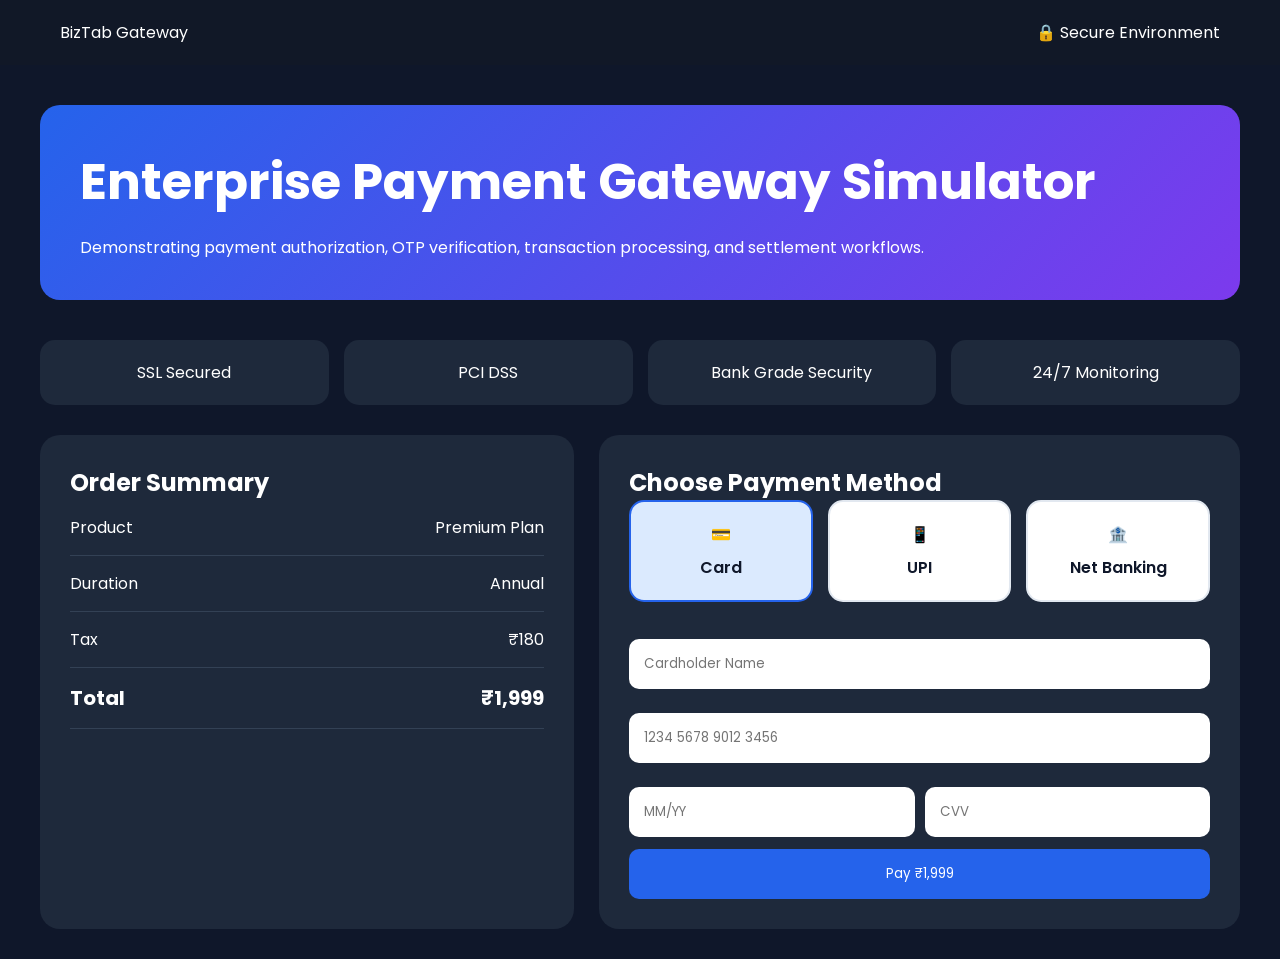
==== index.html @ c384b8f8 "Initial BizTab assignment submission" ====
<!DOCTYPE html>
<html lang="en">

<head>

<meta charset="UTF-8">
<meta name="viewport" content="width=device-width, initial-scale=1.0">

<title>BizTab Payment Gateway</title>

<link href="https://fonts.googleapis.com/css2?family=Poppins:wght@300;400;500;600;700&display=swap" rel="stylesheet">

<link rel="stylesheet" href="style.css">

</head>

<body>

<nav class="navbar">

<div class="logo">
BizTab Gateway
</div>

<div class="secure">
🔒 Secure Environment
</div>

</nav>

<section class="hero">

<h1>
Enterprise Payment Gateway Simulator
</h1>

<p>
Demonstrating payment authorization,
OTP verification,
transaction processing,
and settlement workflows.
</p>

</section>

<section class="security">

<div class="badge">SSL Secured</div>
<div class="badge">PCI DSS</div>
<div class="badge">Bank Grade Security</div>
<div class="badge">24/7 Monitoring</div>

</section>

<div class="dashboard">

<div class="order-card">

<h2>Order Summary</h2>

<div class="row">
<span>Product</span>
<span>Premium Plan</span>
</div>

<div class="row">
<span>Duration</span>
<span>Annual</span>
</div>

<div class="row">
<span>Tax</span>
<span>₹180</span>
</div>

<div class="row total">
<span>Total</span>
<span>₹1,999</span>
</div>

</div>

<div class="payment-card">

<h2>Choose Payment Method</h2>

<div class="method-grid">

<div class="method-box active"
onclick="showMethod('card',this)">

💳

<span>Card</span>

</div>

<div class="method-box"
onclick="showMethod('upi',this)">

📱

<span>UPI</span>

</div>

<div class="method-box"
onclick="showMethod('bank',this)">

🏦

<span>Net Banking</span>

</div>

</div>

<!-- CARD -->

<div id="cardSection">

<input
type="text"
id="cardName"
placeholder="Cardholder Name">

<input
type="text"
id="cardNumber"
placeholder="1234 5678 9012 3456"
maxlength="19"
oninput="formatCard(this)">

<div class="two-col">

<input
type="text"
id="expiry"
placeholder="MM/YY"
maxlength="5"
oninput="formatExpiry(this)">

<input
type="password"
id="cvv"
placeholder="CVV"
maxlength="3"
oninput="formatCVV(this)">

</div>

</div>

<!-- UPI -->

<div id="upiSection" style="display:none;">

<input
type="text"
id="upiId"
placeholder="example@upi">

<div class="upi-box">

🟢 Google Pay

</div>

<div class="upi-box">

🟣 PhonePe

</div>

<div class="upi-box">

🔵 Paytm

</div>

</div>

<!-- BANK -->

<div id="bankSection" style="display:none;">

<select id="bankName">

<option value="">
Select Bank
</option>

<option>
State Bank of India
</option>

<option>
HDFC Bank
</option>

<option>
ICICI Bank
</option>

<option>
Axis Bank
</option>

</select>

<input
type="text"
id="accountNumber"
placeholder="Account Number">

</div>

<button onclick="startPayment()">

Pay ₹1,999

</button>

<div id="paymentMessage"></div>

</div>

</div>

<!-- OTP MODAL -->

<div id="otpModal" class="modal">

  <div class="otp-modal-box">

    <div class="otp-icon">
      🔐
    </div>

    <h2>OTP Verification</h2>

    <p class="otp-subtitle">

      We've sent a secure verification code
      to your registered mobile number

      <br><br>

      <strong>+91 •••• ••9876</strong>

    </p>

    <div class="otp-grid">

      <input maxlength="1" id="o1"
      oninput="nextOTP(this,'o2')">

      <input maxlength="1" id="o2"
      oninput="nextOTP(this,'o3')">

      <input maxlength="1" id="o3"
      oninput="nextOTP(this,'o4')">

      <input maxlength="1" id="o4">

    </div>

    <div class="otp-info">

      Demo OTP :
      <strong>1234</strong>

    </div>

    <button
    class="verify-btn"
    onclick="verifyOTP()">

      Verify Payment

    </button>

    <p class="resend">

      Didn't receive OTP?

      <span>Resend</span>

    </p>

  </div>

</div>

<div id="successModal" class="success-modal">

  <div class="success-box">

    <div class="success-icon">
      ✓
    </div>

    <h2>Payment Successful</h2>

    <p>
      Your transaction has been completed successfully.
    </p>

    <div class="receipt">

      <div class="receipt-row">
        <span>Transaction ID</span>
        <span id="txnId"></span>
      </div>

      <div class="receipt-row">
        <span>Amount</span>
        <span>₹1,999</span>
      </div>

      <div class="receipt-row">
        <span>Status</span>
        <span class="success-status">
          Successful
        </span>
      </div>

    </div>

    <button onclick="closeSuccess()">
      Done
    </button>

  </div>

</div>

<div id="failedModal" class="success-modal">

  <div class="success-box">

    <div
    class="success-icon"
    style="
    background:#ef4444;
    ">

      ✕

    </div>

    <h2>Payment Failed</h2>

    <p id="failureReason">

    </p>

    <button onclick="closeFailed()">

      Try Again

    </button>

  </div>

</div>
<script src="script.js"></script>

</body>
</html>
---- style.css ----
*{
margin:0;
padding:0;
box-sizing:border-box;
font-family:'Poppins',sans-serif;
}

body{
background:#0f172a;
min-height:100vh;
color:white;
}

/* LOGIN */

.login-page{
  min-height:100vh;

  display:flex;
  justify-content:center;
  align-items:center;

  background:
  linear-gradient(
    rgba(10,20,40,.75),
    rgba(10,20,40,.75)
  ),
  url("YOUR-IMAGE-URL");

  background-size:cover;
  background-position:center;
  background-repeat:no-repeat;

  padding:40px;
}

.login-left{
  width:60%;
  padding:60px;
}

.content h1{
font-size:60px;
margin:20px 0;
}

.tag{
background:#2563eb;
padding:10px 20px;
border-radius:30px;
}

.login-right{
  width:40%;

  display:flex;
  justify-content:center;
  align-items:center;
}

.login-box{

  width:460px;

  padding:50px;

  border-radius:28px;

  background:
  rgba(255,255,255,.08);

  backdrop-filter:blur(18px);

  border:
  1px solid rgba(255,255,255,.15);

  box-shadow:
  0 25px 60px rgba(0,0,0,.35);
}

.login-box h2{
margin-bottom:20px;
text-align:center;
}

.login-box input{
width:100%;
padding:15px;
margin:10px 0;
border:none;
border-radius:10px;
}

.login-box button{

  width:100%;

  padding:16px;

  border:none;

  border-radius:14px;

  background:
  linear-gradient(
    135deg,
    #2563eb,
    #7c3aed
  );

  color:white;

  font-size:16px;

  font-weight:600;

  cursor:pointer;

  transition:.3s;
}

.login-box button:hover{

  transform:translateY(-3px);

  box-shadow:
  0 15px 30px rgba(37,99,235,.35);
}

.login-box input{

  width:100%;

  padding:16px;

  margin:12px 0;

  border-radius:14px;

  border:1px solid rgba(255,255,255,.15);

  background:
  rgba(255,255,255,.1);

  color:white;

  font-size:15px;
}

.login-box input::placeholder{

  color:#cbd5e1;
}

.content h1{

  font-size:72px;

  font-weight:700;

  line-height:1.1;

  color:white;

  margin:25px 0;
}

.content p{

  max-width:700px;

  font-size:20px;

  color:#dbeafe;

  line-height:1.8;
}

/* DASHBOARD */

.navbar{
display:flex;
justify-content:space-between;
padding:20px 60px;
background:#111827;
}

.hero{
max-width:1200px;
margin:40px auto;
padding:40px;
background:linear-gradient(135deg,#2563eb,#7c3aed);
border-radius:20px;
}

.hero h1{
font-size:50px;
margin-bottom:15px;
}

.security{
max-width:1200px;
margin:20px auto;
display:grid;
grid-template-columns:repeat(4,1fr);
gap:15px;
}

.badge{
background:#1e293b;
padding:20px;
border-radius:15px;
text-align:center;
}

.dashboard{
max-width:1200px;
margin:30px auto;
display:grid;
grid-template-columns:1fr 1.2fr;
gap:25px;
}

.order-card,
.payment-card{
background:#1e293b;
padding:30px;
border-radius:20px;
}

.row{
display:flex;
justify-content:space-between;
padding:15px 0;
border-bottom:1px solid #334155;
}

.total{
font-weight:bold;
font-size:20px;
}

.payment-card input{
width:100%;
padding:15px;
margin:12px 0;
border:none;
border-radius:10px;
}

.two-col{
display:grid;
grid-template-columns:1fr 1fr;
gap:10px;
}

.payment-card button{
width:100%;
padding:15px;
border:none;
border-radius:10px;
background:#2563eb;
color:white;
cursor:pointer;
}

/* OTP */

.modal{
display:none;
position:fixed;
inset:0;
background:rgba(0,0,0,.6);
justify-content:center;
align-items:center;
}

.modal-box{
background:white;
color:black;
padding:30px;
border-radius:20px;
text-align:center;
}

.otp-grid{
display:flex;
gap:10px;
justify-content:center;
margin:20px 0;
}

.otp-grid input{
width:55px;
height:55px;
text-align:center;
font-size:22px;
}

/* OTP MODAL */

.otp-modal-box{

  width:420px;

  background:white;

  border-radius:30px;

  padding:40px;

  text-align:center;

  animation:pop .4s ease;

  box-shadow:
  0 20px 50px rgba(0,0,0,.2);
}

.otp-icon{

  width:80px;
  height:80px;

  margin:auto;

  display:flex;
  justify-content:center;
  align-items:center;

  font-size:40px;

  border-radius:50%;

  background:
  linear-gradient(
    135deg,
    #2563eb,
    #7c3aed
  );

  color:white;

  margin-bottom:20px;
}

.otp-modal-box h2{

  color:#0f172a;

  margin-bottom:15px;
}

.otp-subtitle{

  color:#64748b;

  line-height:1.7;

  margin-bottom:25px;
}

/* OTP BOXES */

.otp-grid{

  display:flex;

  justify-content:center;

  gap:12px;

  margin-bottom:20px;
}

.otp-grid input{

  width:60px;

  height:60px;

  border:2px solid #e2e8f0;

  border-radius:15px;

  text-align:center;

  font-size:24px;

  font-weight:700;

  transition:.3s;
}

.otp-grid input:focus{

  outline:none;

  border-color:#2563eb;

  box-shadow:
  0 0 15px rgba(37,99,235,.3);
}

.otp-info{

  background:#eff6ff;

  color:#2563eb;

  padding:12px;

  border-radius:12px;

  margin-bottom:25px;

  font-size:14px;
}

/* BUTTON */

.verify-btn{

  width:100%;

  padding:16px;

  border:none;

  border-radius:15px;

  background:
  linear-gradient(
    135deg,
    #2563eb,
    #7c3aed
  );

  color:white;

  font-size:16px;

  font-weight:600;

  cursor:pointer;

  transition:.3s;
}

.verify-btn:hover{

  transform:
  translateY(-3px);

  box-shadow:
  0 15px 30px rgba(37,99,235,.3);
}

.resend{

  margin-top:20px;

  color:#64748b;

  font-size:14px;
}

.resend span{

  color:#2563eb;

  font-weight:600;

  cursor:pointer;
}

@keyframes pop{

  from{

    transform:scale(.8);

    opacity:0;
  }

  to{

    transform:scale(1);

    opacity:1;
  }
}

/* PAYMENT METHODS */

.method-grid{

display:flex;

gap:15px;

margin-bottom:25px;
}

.method-box{
  flex:1;
  padding:20px;
  background:#ffffff;
  color:#0f172a;
  border-radius:15px;
  cursor:pointer;
  text-align:center;
  font-weight:600;
  border:2px solid #e2e8f0;
  transition:.3s;
}

.method-box:hover{

border-color:#2563eb;
}

.method-box.active{

background:#dbeafe;

border-color:#2563eb;
}

.method-box span{

display:block;

margin-top:8px;
}

/* UPI */

.upi-box{

  padding:18px;

  margin-top:12px;

  background:#ffffff;

  color:#0f172a;

  border-radius:12px;

  font-weight:600;

  cursor:pointer;

  border:2px solid #e2e8f0;

  transition:.3s;
}

.upi-box:hover{

  border-color:#2563eb;

  background:#eff6ff;
}

/* BANK */

select{

width:100%;

padding:15px;

margin-bottom:15px;

border:none;

border-radius:10px;
}

#upiSection input,
#bankSection input,
#bankSection select{

  background:#ffffff;

  color:#0f172a;

  font-size:15px;

  border:2px solid #e2e8f0;
}

#upiSection input::placeholder,
#bankSection input::placeholder{

  color:#64748b;
}

.payment-card{

  background:#1e293b;

  color:white;
}

.payment-card h2{

  color:white;
}



.success-modal{

  display:none;

  position:fixed;

  inset:0;

  background:
  rgba(0,0,0,.7);

  justify-content:center;

  align-items:center;

  z-index:9999;
}

.success-box{

  width:450px;

  background:white;

  border-radius:25px;

  padding:40px;

  text-align:center;

  animation:pop .4s ease;
}

.success-icon{

  width:90px;

  height:90px;

  margin:auto;

  border-radius:50%;

  background:#22c55e;

  color:white;

  font-size:40px;

  display:flex;

  justify-content:center;

  align-items:center;

  margin-bottom:20px;
}

.success-box h2{

  color:#0f172a;

  margin-bottom:10px;
}

.success-box p{

  color:#64748b;

  margin-bottom:25px;
}

.receipt{

  background:#f1f5f9;

  border-radius:15px;

  padding:20px;

  margin-bottom:20px;

  border:1px solid #cbd5e1;
}

.receipt-row{

  display:flex;

  justify-content:space-between;

  align-items:center;

  padding:14px 0;

  border-bottom:1px solid #cbd5e1;

  color:#0f172a;

  font-size:15px;

  font-weight:500;
}

.receipt-row:last-child{

  border-bottom:none;
}

.success-box{

  background:#ffffff;

  color:#0f172a;

  box-shadow:
  0 25px 60px rgba(0,0,0,.25);
}

.success-box button{

  width:100%;

  padding:15px;

  border:none;

  border-radius:12px;

  background:
  linear-gradient(
    135deg,
    #2563eb,
    #7c3aed
  );

  color:white;

  font-size:16px;

  cursor:pointer;
}

.receipt-row span:first-child{

  color:#475569;

  font-weight:600;
}

.receipt-row span:last-child{

  color:#0f172a;

  font-weight:700;
}

#txnId{

  color:#2563eb;

  font-weight:700;
}
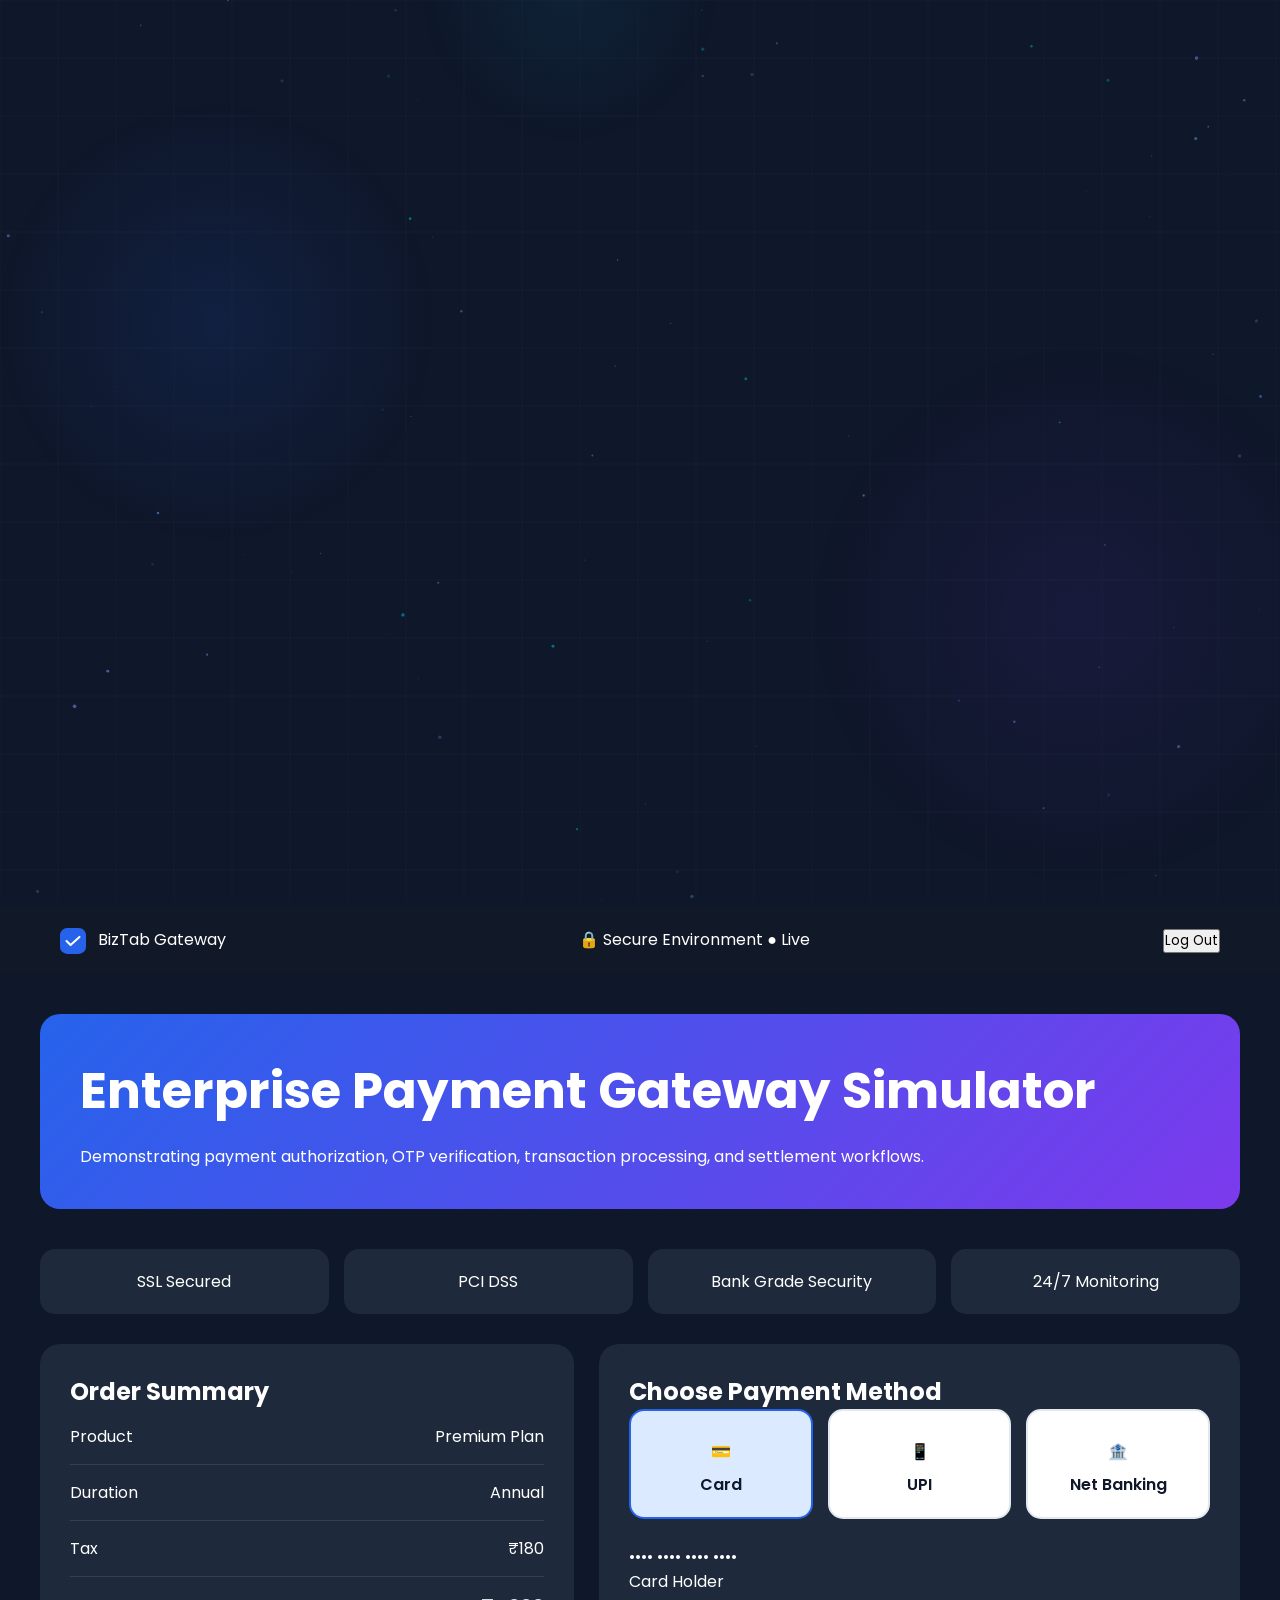
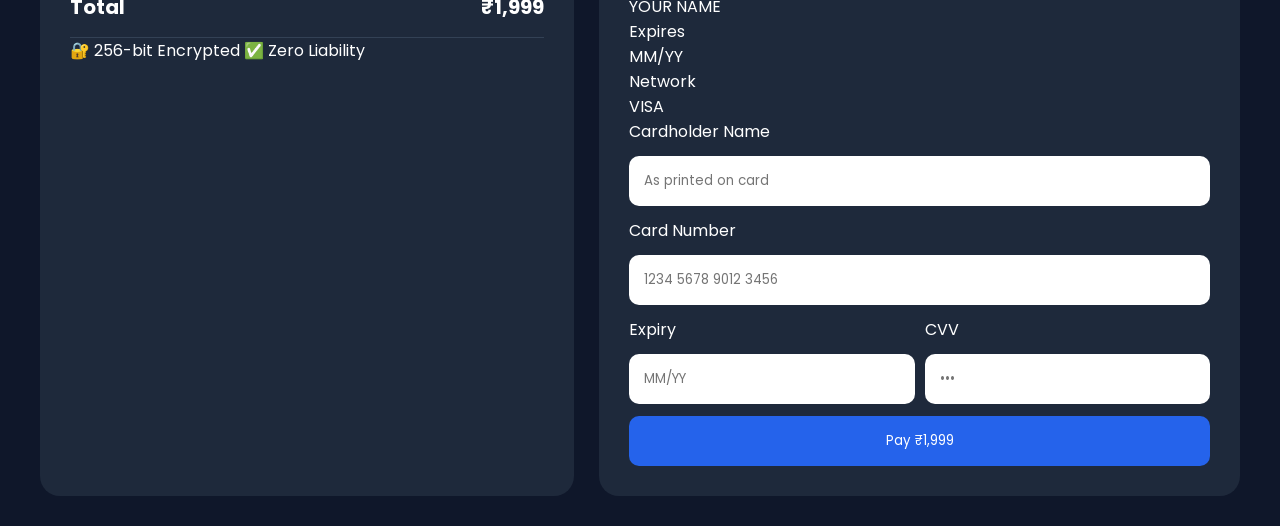
==== commit 19227439: "Update index.html" ====
--- a/index.html
+++ b/index.html
@@ -1,370 +1,498 @@
 <!DOCTYPE html>
 <html lang="en">
-
 <head>
-
-<meta charset="UTF-8">
-<meta name="viewport" content="width=device-width, initial-scale=1.0">
-
-<title>BizTab Payment Gateway</title>
-
-<link href="https://fonts.googleapis.com/css2?family=Poppins:wght@300;400;500;600;700&display=swap" rel="stylesheet">
-
-<link rel="stylesheet" href="style.css">
-
+  <meta charset="UTF-8">
+  <meta name="viewport" content="width=device-width, initial-scale=1.0">
+  <title>BizTab Payment Gateway</title>
+  <link href="https://fonts.googleapis.com/css2?family=Poppins:wght@300;400;500;600;700&family=Inter:wght@400;500;600&display=swap" rel="stylesheet">
+  <link rel="stylesheet" href="style.css">
 </head>
-
 <body>
 
-<nav class="navbar">
-
-<div class="logo">
-BizTab Gateway
-</div>
-
-<div class="secure">
-🔒 Secure Environment
-</div>
-
-</nav>
-
-<section class="hero">
-
-<h1>
-Enterprise Payment Gateway Simulator
-</h1>
-
-<p>
-Demonstrating payment authorization,
-OTP verification,
-transaction processing,
-and settlement workflows.
-</p>
-
-</section>
-
-<section class="security">
-
-<div class="badge">SSL Secured</div>
-<div class="badge">PCI DSS</div>
-<div class="badge">Bank Grade Security</div>
-<div class="badge">24/7 Monitoring</div>
-
-</section>
-
-<div class="dashboard">
-
-<div class="order-card">
-
-<h2>Order Summary</h2>
-
-<div class="row">
-<span>Product</span>
-<span>Premium Plan</span>
-</div>
-
-<div class="row">
-<span>Duration</span>
-<span>Annual</span>
-</div>
-
-<div class="row">
-<span>Tax</span>
-<span>₹180</span>
-</div>
-
-<div class="row total">
-<span>Total</span>
-<span>₹1,999</span>
-</div>
-
-</div>
-
-<div class="payment-card">
-
-<h2>Choose Payment Method</h2>
-
-<div class="method-grid">
-
-<div class="method-box active"
-onclick="showMethod('card',this)">
-
-💳
-
-<span>Card</span>
-
-</div>
-
-<div class="method-box"
-onclick="showMethod('upi',this)">
-
-📱
-
-<span>UPI</span>
-
-</div>
-
-<div class="method-box"
-onclick="showMethod('bank',this)">
-
-🏦
-
-<span>Net Banking</span>
-
-</div>
-
-</div>
-
-<!-- CARD -->
-
-<div id="cardSection">
-
-<input
-type="text"
-id="cardName"
-placeholder="Cardholder Name">
-
-<input
-type="text"
-id="cardNumber"
-placeholder="1234 5678 9012 3456"
-maxlength="19"
-oninput="formatCard(this)">
-
-<div class="two-col">
-
-<input
-type="text"
-id="expiry"
-placeholder="MM/YY"
-maxlength="5"
-oninput="formatExpiry(this)">
-
-<input
-type="password"
-id="cvv"
-placeholder="CVV"
-maxlength="3"
-oninput="formatCVV(this)">
-
-</div>
-
-</div>
-
-<!-- UPI -->
-
-<div id="upiSection" style="display:none;">
-
-<input
-type="text"
-id="upiId"
-placeholder="example@upi">
-
-<div class="upi-box">
-
-🟢 Google Pay
-
-</div>
-
-<div class="upi-box">
-
-🟣 PhonePe
-
-</div>
-
-<div class="upi-box">
-
-🔵 Paytm
-
-</div>
-
-</div>
-
-<!-- BANK -->
-
-<div id="bankSection" style="display:none;">
-
-<select id="bankName">
-
-<option value="">
-Select Bank
-</option>
-
-<option>
-State Bank of India
-</option>
-
-<option>
-HDFC Bank
-</option>
-
-<option>
-ICICI Bank
-</option>
-
-<option>
-Axis Bank
-</option>
-
-</select>
-
-<input
-type="text"
-id="accountNumber"
-placeholder="Account Number">
-
-</div>
-
-<button onclick="startPayment()">
-
-Pay ₹1,999
-
-</button>
-
-<div id="paymentMessage"></div>
-
-</div>
-
-</div>
-
-<!-- OTP MODAL -->
-
-<div id="otpModal" class="modal">
-
-  <div class="otp-modal-box">
-
-    <div class="otp-icon">
-      🔐
-    </div>
-
-    <h2>OTP Verification</h2>
-
-    <p class="otp-subtitle">
-
-      We've sent a secure verification code
-      to your registered mobile number
-
-      <br><br>
-
-      <strong>+91 •••• ••9876</strong>
-
-    </p>
-
-    <div class="otp-grid">
-
-      <input maxlength="1" id="o1"
-      oninput="nextOTP(this,'o2')">
-
-      <input maxlength="1" id="o2"
-      oninput="nextOTP(this,'o3')">
-
-      <input maxlength="1" id="o3"
-      oninput="nextOTP(this,'o4')">
-
-      <input maxlength="1" id="o4">
-
-    </div>
-
-    <div class="otp-info">
-
-      Demo OTP :
-      <strong>1234</strong>
-
-    </div>
-
-    <button
-    class="verify-btn"
-    onclick="verifyOTP()">
-
-      Verify Payment
-
-    </button>
-
-    <p class="resend">
-
-      Didn't receive OTP?
-
-      <span>Resend</span>
-
-    </p>
-
+  <!-- CHANGED: Animated 3-D canvas background -->
+  <canvas id="bgCanvas"></canvas>
+
+  <!-- ─── NAVBAR ──────────────────────────────────────────────────────────── -->
+  <!-- CHANGED: Enhanced navbar with status badge; text/logo unchanged -->
+  <nav class="navbar">
+    <div class="logo">
+      <!-- CHANGED: Added SVG logo mark before text -->
+      <svg width="26" height="26" viewBox="0 0 32 32" fill="none" style="vertical-align:middle;margin-right:8px">
+        <rect width="32" height="32" rx="9" fill="url(#navLg)"/>
+        <path d="M8 16l5 5 11-10" stroke="#fff" stroke-width="2.5" stroke-linecap="round" stroke-linejoin="round"/>
+        <defs>
+          <linearGradient id="navLg" x1="0" y1="0" x2="32" y2="32">
+            <stop offset="0%" stop-color="#2563EB"/>
+            <stop offset="100%" stop-color="#7C3AED"/>
+          </linearGradient>
+        </defs>
+      </svg>
+      BizTab Gateway
+    </div>
+    <!-- CHANGED: status badge replaces plain text -->
+    <div class="nav-center">
+      <span class="secure">🔒 Secure Environment</span>
+      <span class="nav-status">● Live</span>
+    </div>
+    <div class="nav-right">
+      <button class="nav-logout-btn" onclick="window.location.href='login.html'">Log Out</button>
+    </div>
+  </nav>
+
+  <!-- ─── HERO ────────────────────────────────────────────────────────────── -->
+  <!-- UNCHANGED: same text content, class kept for CSS, just wrapped for animation -->
+  <section class="hero">
+    <div class="hero-inner">
+      <h1>Enterprise Payment Gateway Simulator</h1>
+      <p>
+        Demonstrating payment authorization,
+        OTP verification,
+        transaction processing,
+        and settlement workflows.
+      </p>
+    </div>
+  </section>
+
+  <!-- ─── SECURITY BADGES ─────────────────────────────────────────────────── -->
+  <!-- UNCHANGED: same 4 badges -->
+  <section class="security">
+    <div class="badge">SSL Secured</div>
+    <div class="badge">PCI DSS</div>
+    <div class="badge">Bank Grade Security</div>
+    <div class="badge">24/7 Monitoring</div>
+  </section>
+
+  <!-- ─── MAIN DASHBOARD ──────────────────────────────────────────────────── -->
+  <div class="dashboard">
+
+    <!-- ── ORDER SUMMARY ── -->
+    <!-- UNCHANGED: all IDs, text, values identical to original -->
+    <div class="order-card">
+      <h2>Order Summary</h2>
+      <div class="row">
+        <span>Product</span>
+        <span>Premium Plan</span>
+      </div>
+      <div class="row">
+        <span>Duration</span>
+        <span>Annual</span>
+      </div>
+      <div class="row">
+        <span>Tax</span>
+        <span>₹180</span>
+      </div>
+      <div class="row total">
+        <span>Total</span>
+        <span>₹1,999</span>
+      </div>
+      <!-- CHANGED: Added trust section below order total -->
+      <div class="order-trust">
+        <span class="trust-item">🔐 256-bit Encrypted</span>
+        <span class="trust-item">✅ Zero Liability</span>
+      </div>
+    </div>
+
+    <!-- ── PAYMENT CARD ── -->
+    <div class="payment-card">
+      <h2>Choose Payment Method</h2>
+
+      <!-- CHANGED: method-grid items now have icon wrappers for richer UI -->
+      <div class="method-grid">
+        <div class="method-box active" onclick="showMethod('card', this)">
+          <span class="method-icon">💳</span>
+          <span class="method-label">Card</span>
+        </div>
+        <div class="method-box" onclick="showMethod('upi', this)">
+          <span class="method-icon">📱</span>
+          <span class="method-label">UPI</span>
+        </div>
+        <div class="method-box" onclick="showMethod('bank', this)">
+          <span class="method-icon">🏦</span>
+          <span class="method-label">Net Banking</span>
+        </div>
+      </div>
+
+      <!-- ── CARD SECTION ── -->
+      <!-- UNCHANGED: all IDs preserved. CHANGED: added floating card preview -->
+      <div id="cardSection">
+
+        <!-- CHANGED: Live card preview (purely visual) -->
+        <div class="card-preview" id="cardPreview">
+          <div class="card-preview-chip"></div>
+          <div class="card-preview-number" id="previewNumber">•••• •••• •••• ••••</div>
+          <div class="card-preview-row">
+            <div>
+              <div class="card-preview-label">Card Holder</div>
+              <div class="card-preview-value" id="previewName">YOUR NAME</div>
+            </div>
+            <div>
+              <div class="card-preview-label">Expires</div>
+              <div class="card-preview-value" id="previewExpiry">MM/YY</div>
+            </div>
+            <div>
+              <div class="card-preview-label">Network</div>
+              <div class="card-preview-value" id="previewNetwork">VISA</div>
+            </div>
+          </div>
+        </div>
+
+        <!-- UNCHANGED: exact IDs kept, added input-wrapper for label -->
+        <div class="input-wrap">
+          <label class="field-label">Cardholder Name</label>
+          <input type="text" id="cardName" placeholder="As printed on card"
+                 oninput="updatePreview()">
+        </div>
+
+        <div class="input-wrap">
+          <label class="field-label">Card Number</label>
+          <input type="text" id="cardNumber" placeholder="1234 5678 9012 3456"
+                 maxlength="19"
+                 oninput="formatCard(this); updatePreview()">
+        </div>
+
+        <div class="two-col">
+          <div class="input-wrap">
+            <label class="field-label">Expiry</label>
+            <input type="text" id="expiry" placeholder="MM/YY" maxlength="5"
+                   oninput="formatExpiry(this); updatePreview()">
+          </div>
+          <div class="input-wrap">
+            <label class="field-label">CVV</label>
+            <input type="password" id="cvv" placeholder="•••" maxlength="3"
+                   oninput="formatCVV(this)">
+          </div>
+        </div>
+      </div>
+
+      <!-- ── UPI SECTION ── -->
+      <!-- UNCHANGED: IDs kept. CHANGED: UPI apps visually enhanced -->
+      <div id="upiSection" style="display:none;">
+        <div class="input-wrap">
+          <label class="field-label">UPI ID</label>
+          <input type="text" id="upiId" placeholder="example@upi">
+        </div>
+        <div class="upi-apps">
+          <div class="upi-box" onclick="selectUPI(this,'user@oksbi')">
+            <span class="upi-icon">🟢</span>
+            <span>Google Pay</span>
+          </div>
+          <div class="upi-box" onclick="selectUPI(this,'user@ybl')">
+            <span class="upi-icon">🟣</span>
+            <span>PhonePe</span>
+          </div>
+          <div class="upi-box" onclick="selectUPI(this,'user@paytm')">
+            <span class="upi-icon">🔵</span>
+            <span>Paytm</span>
+          </div>
+        </div>
+      </div>
+
+      <!-- ── NET BANKING SECTION ── -->
+      <!-- UNCHANGED: IDs kept -->
+      <div id="bankSection" style="display:none;">
+        <div class="input-wrap">
+          <label class="field-label">Select Bank</label>
+          <select id="bankName">
+            <option value="">Select Bank</option>
+            <option>State Bank of India</option>
+            <option>HDFC Bank</option>
+            <option>ICICI Bank</option>
+            <option>Axis Bank</option>
+            <option>Kotak Mahindra Bank</option>
+            <option>Punjab National Bank</option>
+          </select>
+        </div>
+        <div class="input-wrap">
+          <label class="field-label">Account Number</label>
+          <input type="text" id="accountNumber" placeholder="Account Number">
+        </div>
+      </div>
+
+      <!-- UNCHANGED: button ID + onclick kept exactly -->
+      <button onclick="startPayment()">Pay ₹1,999</button>
+      <div id="paymentMessage"></div>
+    </div><!-- /payment-card -->
+  </div><!-- /dashboard -->
+
+  <!-- ══════════════════════════════════════════════════════════════════════ -->
+  <!--  OTP MODAL                                                            -->
+  <!--  CHANGED: z-index fixed (9999), improved design + animations.        -->
+  <!--  UNCHANGED: all IDs (otpModal, o1–o4), all onclick handlers          -->
+  <!-- ══════════════════════════════════════════════════════════════════════ -->
+  <div id="otpModal" class="modal">
+    <div class="otp-modal-box">
+
+      <!-- CHANGED: animated shield wrapper -->
+      <div class="otp-shield-wrap">
+        <div class="otp-icon">🔐</div>
+        <div class="otp-shield-ring"></div>
+      </div>
+
+      <h2>OTP Verification</h2>
+      <p class="otp-subtitle">
+        We've sent a secure code to your registered mobile
+        <br><strong class="otp-phone">+91 •••• ••9876</strong>
+      </p>
+
+      <!-- UNCHANGED: IDs o1-o4 + oninput handlers -->
+      <div class="otp-grid">
+        <input maxlength="1" id="o1" class="otp-digit" inputmode="numeric"
+               oninput="nextOTP(this,'o2')">
+        <input maxlength="1" id="o2" class="otp-digit" inputmode="numeric"
+               oninput="nextOTP(this,'o3')">
+        <input maxlength="1" id="o3" class="otp-digit" inputmode="numeric"
+               oninput="nextOTP(this,'o4')">
+        <input maxlength="1" id="o4" class="otp-digit" inputmode="numeric">
+      </div>
+
+      <div class="otp-info">
+        Demo OTP: <strong class="otp-code">1234</strong>
+      </div>
+
+      <!-- CHANGED: added countdown timer display -->
+      <div class="otp-timer">
+        Resend in <span id="otpTimerCount">30</span>s
+      </div>
+
+      <!-- UNCHANGED: onclick handler -->
+      <button class="verify-btn" onclick="verifyOTP()">Verify Payment</button>
+
+      <!-- UNCHANGED: Resend text; CHANGED: now a clickable button -->
+      <p class="resend">
+        Didn't receive OTP?
+        <span onclick="resendOTP()">Resend</span>
+      </p>
+    </div>
   </div>
 
-</div>
-
-<div id="successModal" class="success-modal">
-
-  <div class="success-box">
-
-    <div class="success-icon">
-      ✓
-    </div>
-
-    <h2>Payment Successful</h2>
-
-    <p>
-      Your transaction has been completed successfully.
-    </p>
-
-    <div class="receipt">
-
-      <div class="receipt-row">
-        <span>Transaction ID</span>
-        <span id="txnId"></span>
-      </div>
-
-      <div class="receipt-row">
-        <span>Amount</span>
-        <span>₹1,999</span>
-      </div>
-
-      <div class="receipt-row">
-        <span>Status</span>
-        <span class="success-status">
-          Successful
-        </span>
-      </div>
-
-    </div>
-
-    <button onclick="closeSuccess()">
-      Done
-    </button>
-
+  <!-- ══════════════════════════════════════════════════════════════════════ -->
+  <!--  SUCCESS MODAL                                                        -->
+  <!--  CHANGED: receipt-style design. UNCHANGED: id="successModal",        -->
+  <!--  id="txnId", onclick="closeSuccess()"                                -->
+  <!-- ══════════════════════════════════════════════════════════════════════ -->
+  <div id="successModal" class="success-modal">
+    <div class="success-box">
+
+      <!-- CHANGED: animated ring + checkmark -->
+      <div class="success-anim-wrap">
+        <div class="success-ring"></div>
+        <div class="success-icon">✓</div>
+      </div>
+
+      <h2>Payment Successful</h2>
+      <p class="success-sub">Your transaction has been completed successfully.</p>
+
+      <!-- CHANGED: full receipt card design -->
+      <div class="receipt-card">
+        <div class="receipt-row">
+          <span class="receipt-lbl">Transaction ID</span>
+          <span class="receipt-val mono" id="txnId"></span>
+        </div>
+        <div class="receipt-row">
+          <span class="receipt-lbl">Amount</span>
+          <span class="receipt-val">₹1,999.00</span>
+        </div>
+        <div class="receipt-row">
+          <span class="receipt-lbl">Date &amp; Time</span>
+          <span class="receipt-val" id="txnDate"></span>
+        </div>
+        <div class="receipt-row">
+          <span class="receipt-lbl">Payment Method</span>
+          <span class="receipt-val" id="txnMethod"></span>
+        </div>
+        <div class="receipt-row">
+          <span class="receipt-lbl">Status</span>
+          <span class="receipt-val success-status">● Successful</span>
+        </div>
+      </div>
+
+      <!-- UNCHANGED: onclick handler -->
+      <button onclick="closeSuccess()">Done</button>
+    </div>
   </div>
 
-</div>
-
-<div id="failedModal" class="success-modal">
-
-  <div class="success-box">
-
-    <div
-    class="success-icon"
-    style="
-    background:#ef4444;
-    ">
-
-      ✕
-
-    </div>
-
-    <h2>Payment Failed</h2>
-
-    <p id="failureReason">
-
-    </p>
-
-    <button onclick="closeFailed()">
-
-      Try Again
-
-    </button>
-
+  <!-- ══════════════════════════════════════════════════════════════════════ -->
+  <!--  FAILURE MODAL                                                        -->
+  <!--  CHANGED: receipt-style with error detail.                           -->
+  <!--  UNCHANGED: id="failedModal", id="failureReason", onclick handler    -->
+  <!-- ══════════════════════════════════════════════════════════════════════ -->
+  <div id="failedModal" class="success-modal">
+    <div class="success-box failure-box">
+
+      <div class="failure-anim-wrap">
+        <div class="failure-ring"></div>
+        <div class="success-icon failure-icon">✕</div>
+      </div>
+
+      <h2>Payment Failed</h2>
+
+      <div class="receipt-card failure-receipt">
+        <div class="receipt-row">
+          <span class="receipt-lbl">Reason</span>
+          <span class="receipt-val danger-text" id="failureReason"></span>
+        </div>
+        <div class="receipt-row">
+          <span class="receipt-lbl">Amount</span>
+          <span class="receipt-val">₹1,999.00</span>
+        </div>
+        <div class="receipt-row">
+          <span class="receipt-lbl">Status</span>
+          <span class="receipt-val failure-status">● Failed</span>
+        </div>
+      </div>
+
+      <!-- UNCHANGED: onclick handler -->
+      <button onclick="closeFailed()">Try Again</button>
+    </div>
   </div>
 
-</div>
-<script src="script.js"></script>
-
+  <!-- UNCHANGED: script.js is loaded exactly as in original -->
+  <script src="script.js"></script>
+
+  <!-- CHANGED: purely visual background + preview helpers, no logic changes -->
+  <script>
+    /* ── Animated canvas background ── */
+    (function () {
+      var c = document.getElementById('bgCanvas');
+      var ctx = c.getContext('2d');
+      function resize() { c.width = innerWidth; c.height = innerHeight; }
+      resize();
+      window.addEventListener('resize', resize);
+
+      var pts = [];
+      for (var i = 0; i < 80; i++) {
+        pts.push({
+          x: Math.random() * innerWidth,
+          y: Math.random() * innerHeight,
+          r: Math.random() * 1.5 + 0.3,
+          vx: (Math.random() - .5) * .3,
+          vy: (Math.random() - .5) * .3,
+          a: Math.random() * .45 + .1,
+          col: ['96,165,250','167,139,250','6,182,212'][Math.floor(Math.random()*3)]
+        });
+      }
+      var orbs = [
+        { ox:.15, oy:.3, r:220, col:'37,99,235',  a:.12, t:0 },
+        { ox:.8,  oy:.7, r:270, col:'124,58,237', a:.09, t:2 },
+        { ox:.5,  oy:.05,r:150, col:'6,182,212',  a:.07, t:4 }
+      ];
+      function draw() {
+        ctx.clearRect(0,0,c.width,c.height);
+        orbs.forEach(function(o) {
+          o.t+=.004;
+          var cx=(o.ox+Math.sin(o.t)*.06)*c.width;
+          var cy=(o.oy+Math.cos(o.t*.8)*.06)*c.height;
+          var g=ctx.createRadialGradient(cx,cy,0,cx,cy,o.r);
+          g.addColorStop(0,'rgba('+o.col+','+o.a+')');
+          g.addColorStop(1,'rgba('+o.col+',0)');
+          ctx.fillStyle=g; ctx.beginPath();
+          ctx.arc(cx,cy,o.r,0,Math.PI*2); ctx.fill();
+        });
+        ctx.strokeStyle='rgba(255,255,255,.022)'; ctx.lineWidth=1;
+        for(var x=0;x<c.width;x+=58){ctx.beginPath();ctx.moveTo(x,0);ctx.lineTo(x,c.height);ctx.stroke();}
+        for(var y=0;y<c.height;y+=58){ctx.beginPath();ctx.moveTo(0,y);ctx.lineTo(c.width,y);ctx.stroke();}
+        pts.forEach(function(p){
+          p.x+=p.vx; p.y+=p.vy;
+          if(p.x<0)p.x=c.width; if(p.x>c.width)p.x=0;
+          if(p.y<0)p.y=c.height; if(p.y>c.height)p.y=0;
+          ctx.beginPath(); ctx.arc(p.x,p.y,p.r,0,Math.PI*2);
+          ctx.fillStyle='rgba('+p.col+','+p.a+')'; ctx.fill();
+        });
+        requestAnimationFrame(draw);
+      }
+      draw();
+    })();
+
+    /* ── Live card preview updater ── */
+    function updatePreview() {
+      var raw = (document.getElementById('cardNumber').value || '').replace(/\s/g,'');
+      var chunks = (raw || '').match(/.{1,4}/g) || [];
+      while(chunks.length<4) chunks.push('');
+      var display = chunks.map(function(ch){ return (ch+'••••').slice(0,4); }).join(' ');
+      document.getElementById('previewNumber').textContent = display;
+
+      var name = (document.getElementById('cardName').value || '').toUpperCase() || 'YOUR NAME';
+      document.getElementById('previewName').textContent = name.slice(0,22);
+
+      document.getElementById('previewExpiry').textContent =
+        document.getElementById('expiry').value || 'MM/YY';
+
+      /* Detect card network by first digit */
+      var net = 'VISA';
+      if(raw[0]==='5') net='MC';
+      else if(raw[0]==='3') net='AMEX';
+      else if(raw[0]==='6') net='RuPay';
+      document.getElementById('previewNetwork').textContent = net;
+    }
+
+    /* ── UPI app quick-fill ── */
+    function selectUPI(el, id) {
+      document.querySelectorAll('.upi-box').forEach(function(b){ b.classList.remove('selected'); });
+      el.classList.add('selected');
+      document.getElementById('upiId').value = id;
+    }
+
+    /* ── OTP countdown timer ── */
+    var otpInterval;
+    function startOTPTimer() {
+      clearInterval(otpInterval);
+      var count = 30;
+      var el = document.getElementById('otpTimerCount');
+      if(el) el.textContent = count;
+      otpInterval = setInterval(function(){
+        count--;
+        if(el) el.textContent = count;
+        if(count<=0) clearInterval(otpInterval);
+      },1000);
+    }
+
+    function resendOTP() {
+      ['o1','o2','o3','o4'].forEach(function(id){
+        document.getElementById(id).value='';
+      });
+      document.getElementById('o1').focus();
+      startOTPTimer();
+    }
+
+    /* Hook into original showOTP so timer starts when modal opens */
+    var _origStartPayment = window.startPayment;
+    /* script.js sets otpModal display inline — we watch for it */
+    var _observer = new MutationObserver(function(muts){
+      muts.forEach(function(m){
+        var modal = document.getElementById('otpModal');
+        if(modal && modal.style.display !== 'none' && modal.style.display !== '') {
+          startOTPTimer();
+          document.getElementById('o1').focus();
+        }
+      });
+    });
+    var _modal = document.getElementById('otpModal');
+    if(_modal) _observer.observe(_modal, {attributes:true, attributeFilter:['style']});
+
+    /* Populate extra receipt fields when successModal opens */
+    var _successObserver = new MutationObserver(function(){
+      var sm = document.getElementById('successModal');
+      if(sm && sm.style.display !== 'none' && sm.style.display !== '') {
+        var now = new Date();
+        var el = document.getElementById('txnDate');
+        if(el) el.textContent = now.toLocaleString('en-IN',{
+          day:'2-digit',month:'short',year:'numeric',
+          hour:'2-digit',minute:'2-digit'
+        });
+        var mEl = document.getElementById('txnMethod');
+        /* Detect active method from visible section */
+        if(mEl) {
+          var cardSec = document.getElementById('cardSection');
+          var upiSec  = document.getElementById('upiSection');
+          var bankSec = document.getElementById('bankSection');
+          if(upiSec && upiSec.style.display!=='none') mEl.textContent='UPI';
+          else if(bankSec && bankSec.style.display!=='none') mEl.textContent='Net Banking';
+          else mEl.textContent='Card';
+        }
+      }
+    });
+    var _sm = document.getElementById('successModal');
+    if(_sm) _successObserver.observe(_sm, {attributes:true, attributeFilter:['style']});
+  </script>
 </body>
-</html>+</html>
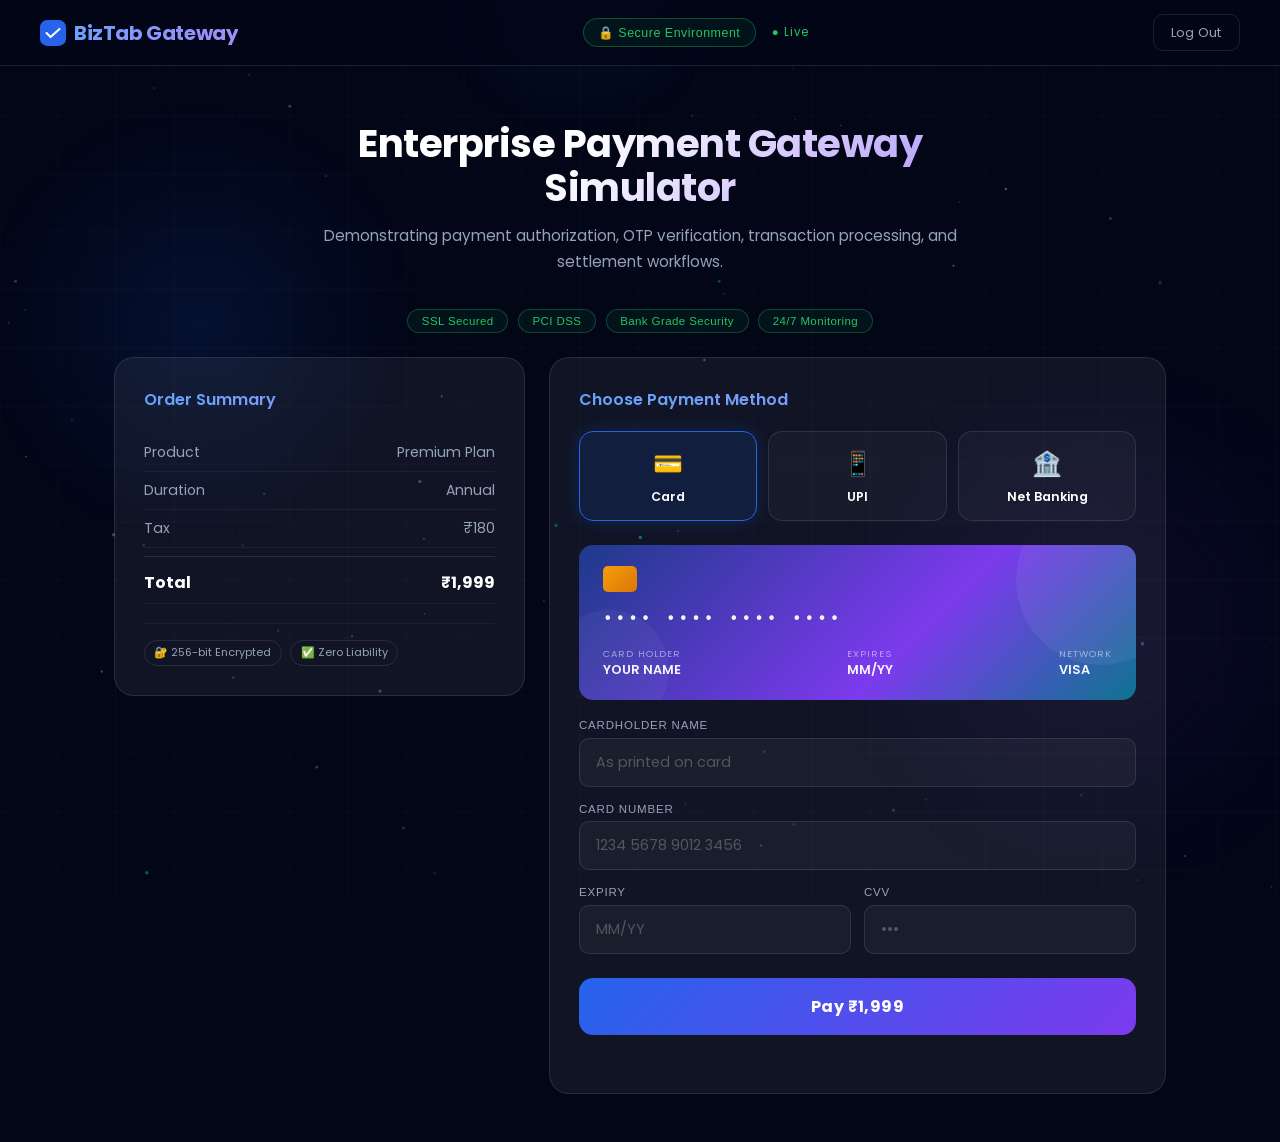
==== commit eef7572c: "Update index.html" ====
--- a/index.html
+++ b/index.html
@@ -140,26 +140,38 @@
         <div class="input-wrap">
           <label class="field-label">Cardholder Name</label>
           <input type="text" id="cardName" placeholder="As printed on card"
-                 oninput="updatePreview()">
+                 oninput="formatCardName(this); updatePreview()"
+                 autocomplete="cc-name">
+          <!-- ▲ Inline error span for cardholder name -->
+          <span class="field-error" id="cardNameErr" style="display:none;"></span>
         </div>
 
         <div class="input-wrap">
           <label class="field-label">Card Number</label>
           <input type="text" id="cardNumber" placeholder="1234 5678 9012 3456"
                  maxlength="19"
-                 oninput="formatCard(this); updatePreview()">
+                 oninput="formatCard(this); updatePreview()"
+                 autocomplete="cc-number" inputmode="numeric">
+          <!-- ▲ Inline error span for card number -->
+          <span class="field-error" id="cardNumberErr" style="display:none;"></span>
         </div>
 
         <div class="two-col">
           <div class="input-wrap">
             <label class="field-label">Expiry</label>
             <input type="text" id="expiry" placeholder="MM/YY" maxlength="5"
-                   oninput="formatExpiry(this); updatePreview()">
+                   oninput="formatExpiry(this); updatePreview()"
+                   autocomplete="cc-exp" inputmode="numeric">
+            <!-- ▲ Inline error span for expiry -->
+            <span class="field-error" id="expiryErr" style="display:none;"></span>
           </div>
           <div class="input-wrap">
             <label class="field-label">CVV</label>
             <input type="password" id="cvv" placeholder="•••" maxlength="3"
-                   oninput="formatCVV(this)">
+                   oninput="formatCVV(this)"
+                   autocomplete="cc-csc" inputmode="numeric">
+            <!-- ▲ Inline error span for CVV -->
+            <span class="field-error" id="cvvErr" style="display:none;"></span>
           </div>
         </div>
       </div>
@@ -169,7 +181,11 @@
       <div id="upiSection" style="display:none;">
         <div class="input-wrap">
           <label class="field-label">UPI ID</label>
-          <input type="text" id="upiId" placeholder="example@upi">
+          <input type="text" id="upiId" placeholder="example@upi"
+                 oninput="clearFieldError('upiId')"
+                 autocomplete="off">
+          <!-- ▲ Inline error span for UPI ID -->
+          <span class="field-error" id="upiIdErr" style="display:none;"></span>
         </div>
         <div class="upi-apps">
           <div class="upi-box" onclick="selectUPI(this,'user@oksbi')">
@@ -192,7 +208,7 @@
       <div id="bankSection" style="display:none;">
         <div class="input-wrap">
           <label class="field-label">Select Bank</label>
-          <select id="bankName">
+          <select id="bankName" onchange="clearFieldError('bankName')">
             <option value="">Select Bank</option>
             <option>State Bank of India</option>
             <option>HDFC Bank</option>
@@ -201,10 +217,16 @@
             <option>Kotak Mahindra Bank</option>
             <option>Punjab National Bank</option>
           </select>
+          <!-- ▲ Inline error span for bank selection -->
+          <span class="field-error" id="bankNameErr" style="display:none;"></span>
         </div>
         <div class="input-wrap">
           <label class="field-label">Account Number</label>
-          <input type="text" id="accountNumber" placeholder="Account Number">
+          <input type="text" id="accountNumber" placeholder="9–18 digit account number"
+                 maxlength="18" inputmode="numeric"
+                 oninput="formatAccountNumber(this)">
+          <!-- ▲ Inline error span for account number -->
+          <span class="field-error" id="accountNumberErr" style="display:none;"></span>
         </div>
       </div>
 
--- a/style.css
+++ b/style.css
@@ -1,777 +1,1128 @@
-*{
-margin:0;
-padding:0;
-box-sizing:border-box;
-font-family:'Poppins',sans-serif;
-}
-
-body{
-background:#0f172a;
-min-height:100vh;
-color:white;
-}
-
-/* LOGIN */
-
-.login-page{
-  min-height:100vh;
-
-  display:flex;
-  justify-content:center;
-  align-items:center;
-
-  background:
-  linear-gradient(
-    rgba(10,20,40,.75),
-    rgba(10,20,40,.75)
-  ),
-  url("YOUR-IMAGE-URL");
-
-  background-size:cover;
-  background-position:center;
-  background-repeat:no-repeat;
-
-  padding:40px;
-}
-
-.login-left{
-  width:60%;
-  padding:60px;
-}
-
-.content h1{
-font-size:60px;
-margin:20px 0;
-}
-
-.tag{
-background:#2563eb;
-padding:10px 20px;
-border-radius:30px;
-}
-
-.login-right{
-  width:40%;
-
-  display:flex;
-  justify-content:center;
-  align-items:center;
-}
-
-.login-box{
-
-  width:460px;
-
-  padding:50px;
-
-  border-radius:28px;
-
-  background:
-  rgba(255,255,255,.08);
-
-  backdrop-filter:blur(18px);
-
-  border:
-  1px solid rgba(255,255,255,.15);
-
-  box-shadow:
-  0 25px 60px rgba(0,0,0,.35);
-}
-
-.login-box h2{
-margin-bottom:20px;
-text-align:center;
-}
-
-.login-box input{
-width:100%;
-padding:15px;
-margin:10px 0;
-border:none;
-border-radius:10px;
-}
-
-.login-box button{
-
-  width:100%;
-
-  padding:16px;
-
-  border:none;
-
-  border-radius:14px;
-
-  background:
-  linear-gradient(
-    135deg,
-    #2563eb,
-    #7c3aed
-  );
-
-  color:white;
-
-  font-size:16px;
-
-  font-weight:600;
-
-  cursor:pointer;
-
-  transition:.3s;
-}
-
-.login-box button:hover{
-
-  transform:translateY(-3px);
-
-  box-shadow:
-  0 15px 30px rgba(37,99,235,.35);
-}
-
-.login-box input{
-
-  width:100%;
-
-  padding:16px;
-
-  margin:12px 0;
-
-  border-radius:14px;
-
-  border:1px solid rgba(255,255,255,.15);
-
-  background:
-  rgba(255,255,255,.1);
-
-  color:white;
-
-  font-size:15px;
-}
-
-.login-box input::placeholder{
-
-  color:#cbd5e1;
-}
-
-.content h1{
-
-  font-size:72px;
-
-  font-weight:700;
-
-  line-height:1.1;
-
-  color:white;
-
-  margin:25px 0;
-}
-
-.content p{
-
-  max-width:700px;
-
-  font-size:20px;
-
-  color:#dbeafe;
-
-  line-height:1.8;
-}
-
-/* DASHBOARD */
-
-.navbar{
-display:flex;
-justify-content:space-between;
-padding:20px 60px;
-background:#111827;
-}
-
-.hero{
-max-width:1200px;
-margin:40px auto;
-padding:40px;
-background:linear-gradient(135deg,#2563eb,#7c3aed);
-border-radius:20px;
-}
-
-.hero h1{
-font-size:50px;
-margin-bottom:15px;
-}
-
-.security{
-max-width:1200px;
-margin:20px auto;
-display:grid;
-grid-template-columns:repeat(4,1fr);
-gap:15px;
-}
-
-.badge{
-background:#1e293b;
-padding:20px;
-border-radius:15px;
-text-align:center;
-}
-
-.dashboard{
-max-width:1200px;
-margin:30px auto;
-display:grid;
-grid-template-columns:1fr 1.2fr;
-gap:25px;
-}
-
-.order-card,
-.payment-card{
-background:#1e293b;
-padding:30px;
-border-radius:20px;
-}
-
-.row{
-display:flex;
-justify-content:space-between;
-padding:15px 0;
-border-bottom:1px solid #334155;
-}
-
-.total{
-font-weight:bold;
-font-size:20px;
-}
-
-.payment-card input{
-width:100%;
-padding:15px;
-margin:12px 0;
-border:none;
-border-radius:10px;
-}
-
-.two-col{
-display:grid;
-grid-template-columns:1fr 1fr;
-gap:10px;
-}
-
-.payment-card button{
-width:100%;
-padding:15px;
-border:none;
-border-radius:10px;
-background:#2563eb;
-color:white;
-cursor:pointer;
-}
-
-/* OTP */
-
-.modal{
-display:none;
-position:fixed;
-inset:0;
-background:rgba(0,0,0,.6);
-justify-content:center;
-align-items:center;
-}
-
-.modal-box{
-background:white;
-color:black;
-padding:30px;
-border-radius:20px;
-text-align:center;
-}
-
-.otp-grid{
-display:flex;
-gap:10px;
-justify-content:center;
-margin:20px 0;
-}
-
-.otp-grid input{
-width:55px;
-height:55px;
-text-align:center;
-font-size:22px;
-}
-
-/* OTP MODAL */
-
-.otp-modal-box{
-
-  width:420px;
-
-  background:white;
-
-  border-radius:30px;
-
-  padding:40px;
-
-  text-align:center;
-
-  animation:pop .4s ease;
-
-  box-shadow:
-  0 20px 50px rgba(0,0,0,.2);
-}
-
-.otp-icon{
-
-  width:80px;
-  height:80px;
-
-  margin:auto;
-
-  display:flex;
-  justify-content:center;
-  align-items:center;
-
-  font-size:40px;
-
-  border-radius:50%;
-
-  background:
-  linear-gradient(
-    135deg,
-    #2563eb,
-    #7c3aed
-  );
-
-  color:white;
-
-  margin-bottom:20px;
-}
-
-.otp-modal-box h2{
-
-  color:#0f172a;
-
-  margin-bottom:15px;
-}
-
-.otp-subtitle{
-
-  color:#64748b;
-
-  line-height:1.7;
-
-  margin-bottom:25px;
-}
-
-/* OTP BOXES */
-
-.otp-grid{
-
-  display:flex;
-
-  justify-content:center;
-
-  gap:12px;
-
-  margin-bottom:20px;
-}
-
-.otp-grid input{
-
-  width:60px;
-
-  height:60px;
-
-  border:2px solid #e2e8f0;
-
-  border-radius:15px;
-
-  text-align:center;
-
-  font-size:24px;
-
-  font-weight:700;
-
-  transition:.3s;
-}
-
-.otp-grid input:focus{
-
-  outline:none;
-
-  border-color:#2563eb;
-
-  box-shadow:
-  0 0 15px rgba(37,99,235,.3);
-}
-
-.otp-info{
-
-  background:#eff6ff;
-
-  color:#2563eb;
-
-  padding:12px;
-
-  border-radius:12px;
-
-  margin-bottom:25px;
-
-  font-size:14px;
-}
-
-/* BUTTON */
-
-.verify-btn{
-
-  width:100%;
-
-  padding:16px;
-
-  border:none;
-
-  border-radius:15px;
-
-  background:
-  linear-gradient(
-    135deg,
-    #2563eb,
-    #7c3aed
-  );
-
-  color:white;
-
-  font-size:16px;
-
-  font-weight:600;
-
-  cursor:pointer;
-
-  transition:.3s;
-}
-
-.verify-btn:hover{
-
-  transform:
-  translateY(-3px);
-
-  box-shadow:
-  0 15px 30px rgba(37,99,235,.3);
-}
-
-.resend{
-
-  margin-top:20px;
-
-  color:#64748b;
-
-  font-size:14px;
-}
-
-.resend span{
-
-  color:#2563eb;
-
-  font-weight:600;
-
-  cursor:pointer;
-}
-
-@keyframes pop{
-
-  from{
-
-    transform:scale(.8);
-
-    opacity:0;
+/* ============================================================
+   BizTab Payment Gateway — style.css
+   ORIGINAL class names fully preserved.
+   Visual upgrade applied throughout.
+   New utility classes added alongside originals.
+   ============================================================ */
+
+/* ── DESIGN TOKENS ──────────────────────────────────────── */
+:root {
+  --blue:    #2563EB;
+  --violet:  #7C3AED;
+  --cyan:    #06B6D4;
+  --bg:      #020617;
+  --surface: rgba(255,255,255,0.06);
+  --border:  rgba(255,255,255,0.10);
+  --text:    #FFFFFF;
+  --muted:   #94A3B8;
+  --success: #22C55E;
+  --danger:  #EF4444;
+  --warn:    #F59E0B;
+
+  --radius-sm: 10px;
+  --radius-md: 14px;
+  --radius-lg: 20px;
+  --transition: all 0.25s cubic-bezier(.4,0,.2,1);
+}
+
+/* ── RESET & BASE ───────────────────────────────────────── */
+*, *::before, *::after { margin:0; padding:0; box-sizing:border-box; }
+html, body { width:100%; min-height:100%; }
+
+body {
+  font-family: 'Poppins', 'Inter', sans-serif;
+  background: var(--bg);
+  color: var(--text);
+  min-height: 100vh;
+  overflow-x: hidden;
+}
+
+/* ── ANIMATED CANVAS BACKGROUND ────────────────────────── */
+/* CHANGED: full-screen canvas sits behind everything */
+#bgCanvas {
+  position: fixed;
+  top: 0; left: 0;
+  width: 100%; height: 100%;
+  z-index: 0;
+  pointer-events: none;
+}
+
+/* ── UTILITY: GLASSMORPHISM ─────────────────────────────── */
+.glass {
+  background: var(--surface);
+  border: 1px solid var(--border);
+  border-radius: var(--radius-lg);
+  backdrop-filter: blur(24px);
+  -webkit-backdrop-filter: blur(24px);
+}
+
+/* ══════════════════════════════════════════════════════════
+   NAVBAR
+   CHANGED: dark glass nav, logo redesigned, status badge
+   ═════════════════════════════════════════════════════════ */
+.navbar {
+  position: sticky;
+  top: 0;
+  z-index: 1000;                    /* CHANGED: was low, now above all content */
+  display: flex;
+  align-items: center;
+  justify-content: space-between;
+  padding: 0.9rem 2.5rem;
+  background: rgba(2,6,23,0.75);
+  backdrop-filter: blur(20px);
+  -webkit-backdrop-filter: blur(20px);
+  border-bottom: 1px solid var(--border);
+  gap: 1rem;
+}
+
+.logo {
+  font-size: 1.25rem;
+  font-weight: 700;
+  letter-spacing: -0.4px;
+  background: linear-gradient(135deg, #60A5FA, #A78BFA);
+  -webkit-background-clip: text;
+  -webkit-text-fill-color: transparent;
+  display: flex;
+  align-items: center;
+  white-space: nowrap;
+}
+
+.nav-center {
+  display: flex;
+  align-items: center;
+  gap: 1rem;
+}
+
+/* ORIGINAL .secure kept, enhanced */
+.secure {
+  font-size: 0.78rem;
+  font-weight: 500;
+  padding: 0.35rem 0.9rem;
+  border: 1px solid rgba(34,197,94,0.35);
+  color: var(--success);
+  border-radius: 20px;
+  letter-spacing: 0.5px;
+  background: rgba(34,197,94,0.07);
+}
+
+/* CHANGED: live status dot */
+.nav-status {
+  font-size: 0.72rem;
+  color: var(--success);
+  letter-spacing: 1px;
+  animation: pulse-dot 2s ease-in-out infinite;
+}
+@keyframes pulse-dot { 0%,100%{opacity:1} 50%{opacity:.4} }
+
+.nav-right { display:flex; align-items:center; gap:0.8rem; }
+
+.nav-logout-btn {
+  font-family: 'Poppins','Inter',sans-serif;
+  font-size: 0.82rem;
+  padding: 0.45rem 1.1rem;
+  background: transparent;
+  border: 1px solid var(--border);
+  border-radius: var(--radius-sm);
+  color: var(--muted);
+  cursor: pointer;
+  transition: var(--transition);
+}
+.nav-logout-btn:hover {
+  border-color: rgba(37,99,235,.5);
+  color: #fff;
+  background: rgba(37,99,235,.1);
+}
+
+/* ══════════════════════════════════════════════════════════
+   HERO SECTION
+   CHANGED: centered with gradient heading
+   ═════════════════════════════════════════════════════════ */
+.hero {
+  position: relative;
+  z-index: 1;
+  text-align: center;
+  padding: 3.5rem 2rem 1.5rem;
+  animation: fade-up 0.7s ease both;
+}
+.hero-inner { max-width: 700px; margin: 0 auto; }
+
+.hero h1 {
+  font-size: clamp(1.6rem, 3.5vw, 2.4rem);
+  font-weight: 700;
+  line-height: 1.15;
+  letter-spacing: -0.5px;
+  background: linear-gradient(135deg, #fff 40%, #A78BFA);
+  -webkit-background-clip: text;
+  -webkit-text-fill-color: transparent;
+  margin-bottom: 0.8rem;
+}
+
+.hero p {
+  color: var(--muted);
+  font-size: 0.95rem;
+  line-height: 1.7;
+}
+
+/* ══════════════════════════════════════════════════════════
+   SECURITY BADGES
+   ORIGINAL class .security .badge kept
+   CHANGED: glassmorphism pills
+   ═════════════════════════════════════════════════════════ */
+.security {
+  position: relative;
+  z-index: 1;
+  display: flex;
+  flex-wrap: wrap;
+  justify-content: center;
+  gap: 0.6rem;
+  padding: 0.6rem 2rem 1.5rem;
+  animation: fade-up 0.8s ease both;
+}
+
+.badge {
+  font-size: 0.72rem;
+  font-weight: 500;
+  padding: 0.32rem 0.85rem;
+  border: 1px solid rgba(34,197,94,0.3);
+  color: var(--success);
+  border-radius: 20px;
+  background: rgba(34,197,94,0.07);
+  letter-spacing: 0.4px;
+  transition: var(--transition);
+}
+.badge:hover {
+  background: rgba(34,197,94,0.14);
+  transform: translateY(-1px);
+}
+
+/* ══════════════════════════════════════════════════════════
+   DASHBOARD GRID
+   ORIGINAL class .dashboard kept
+   CHANGED: dark glass cards, proper z-index
+   ═════════════════════════════════════════════════════════ */
+.dashboard {
+  position: relative;
+  z-index: 1;
+  display: grid;
+  grid-template-columns: 1fr 1.5fr;
+  gap: 1.5rem;
+  max-width: 1100px;
+  margin: 0 auto 3rem;
+  padding: 0 1.5rem;
+  animation: fade-up 0.9s ease both;
+}
+
+/* ── ORDER CARD ── */
+/* ORIGINAL class .order-card kept */
+.order-card {
+  background: var(--surface);
+  border: 1px solid var(--border);
+  border-radius: var(--radius-lg);
+  backdrop-filter: blur(20px);
+  -webkit-backdrop-filter: blur(20px);
+  padding: 1.8rem;
+  height: fit-content;
+  position: sticky;
+  top: 80px;
+  transition: var(--transition);
+}
+.order-card:hover {
+  border-color: rgba(37,99,235,0.25);
+  box-shadow: 0 0 40px rgba(37,99,235,0.08);
+}
+
+.order-card h2 {
+  font-size: 1rem;
+  font-weight: 600;
+  margin-bottom: 1.4rem;
+  background: linear-gradient(135deg,#60A5FA,#A78BFA);
+  -webkit-background-clip: text;
+  -webkit-text-fill-color: transparent;
+}
+
+/* ORIGINAL .row class kept */
+.row {
+  display: flex;
+  justify-content: space-between;
+  font-size: 0.88rem;
+  padding: 0.5rem 0;
+  color: var(--muted);
+  border-bottom: 1px solid rgba(255,255,255,0.05);
+}
+.row:last-of-type { border-bottom: none; }
+.row.total {
+  color: #fff;
+  font-weight: 700;
+  font-size: 1rem;
+  padding-top: 0.8rem;
+  border-top: 1px solid var(--border);
+  margin-top: 0.5rem;
+}
+
+/* CHANGED: trust row below total */
+.order-trust {
+  display: flex;
+  flex-wrap: wrap;
+  gap: 0.5rem;
+  margin-top: 1.2rem;
+  padding-top: 1rem;
+  border-top: 1px solid rgba(255,255,255,0.05);
+}
+.trust-item {
+  font-size: 0.68rem;
+  color: var(--muted);
+  padding: 0.25rem 0.6rem;
+  border: 1px solid var(--border);
+  border-radius: 20px;
+}
+
+/* ── PAYMENT CARD ── */
+/* ORIGINAL class .payment-card kept */
+.payment-card {
+  background: var(--surface);
+  border: 1px solid var(--border);
+  border-radius: var(--radius-lg);
+  backdrop-filter: blur(20px);
+  -webkit-backdrop-filter: blur(20px);
+  padding: 1.8rem;
+  transition: var(--transition);
+}
+.payment-card:hover {
+  border-color: rgba(37,99,235,0.2);
+}
+
+.payment-card h2 {
+  font-size: 1rem;
+  font-weight: 600;
+  margin-bottom: 1.2rem;
+  background: linear-gradient(135deg,#60A5FA,#A78BFA);
+  -webkit-background-clip: text;
+  -webkit-text-fill-color: transparent;
+}
+
+/* ── METHOD GRID ── */
+/* ORIGINAL classes .method-grid .method-box .active kept */
+.method-grid {
+  display: grid;
+  grid-template-columns: repeat(3,1fr);
+  gap: 0.7rem;
+  margin-bottom: 1.5rem;
+}
+
+.method-box {
+  display: flex;
+  flex-direction: column;
+  align-items: center;
+  gap: 0.4rem;
+  padding: 0.9rem 0.5rem;
+  border-radius: var(--radius-md);
+  background: rgba(255,255,255,0.03);
+  border: 1px solid var(--border);
+  cursor: pointer;
+  transition: var(--transition);
+  user-select: none;
+}
+.method-box:hover {
+  border-color: rgba(37,99,235,.45);
+  background: rgba(37,99,235,.06);
+  transform: translateY(-2px);
+}
+.method-box.active {
+  border-color: var(--blue);
+  background: rgba(37,99,235,.13);
+  box-shadow: 0 0 20px rgba(37,99,235,.2);
+}
+.method-icon { font-size: 1.5rem; }
+.method-label {
+  font-size: 0.78rem;
+  font-weight: 600;
+  color: #fff;
+}
+
+/* ── LIVE CARD PREVIEW ── */
+/* CHANGED: new element, purely decorative */
+.card-preview {
+  background: linear-gradient(135deg, #1e3a8a 0%, #7c3aed 60%, #0e7490 100%);
+  border-radius: var(--radius-md);
+  padding: 1.3rem 1.5rem;
+  margin-bottom: 1.2rem;
+  height: 155px;
+  display: flex;
+  flex-direction: column;
+  justify-content: space-between;
+  position: relative;
+  overflow: hidden;
+  transition: var(--transition);
+}
+.card-preview::before {
+  content: '';
+  position: absolute;
+  top: -50px; right: -50px;
+  width: 170px; height: 170px;
+  background: rgba(255,255,255,.06);
+  border-radius: 50%;
+}
+.card-preview::after {
+  content: '';
+  position: absolute;
+  bottom: -30px; left: -30px;
+  width: 120px; height: 120px;
+  background: rgba(255,255,255,.04);
+  border-radius: 50%;
+}
+.card-preview-chip {
+  width: 34px; height: 26px;
+  background: linear-gradient(135deg,#F59E0B,#D97706);
+  border-radius: 5px;
+}
+.card-preview-number {
+  font-size: 1rem;
+  letter-spacing: 3px;
+  font-weight: 600;
+  font-family: 'Courier New', monospace;
+  color: rgba(255,255,255,.95);
+}
+.card-preview-row {
+  display: flex;
+  justify-content: space-between;
+  align-items: flex-end;
+}
+.card-preview-label {
+  font-size: 0.6rem;
+  color: rgba(255,255,255,.5);
+  text-transform: uppercase;
+  letter-spacing: 1px;
+}
+.card-preview-value {
+  font-size: 0.8rem;
+  font-weight: 600;
+  color: rgba(255,255,255,.95);
+}
+
+/* ── INPUT WRAPPERS ── */
+/* CHANGED: floated label style inputs */
+.input-wrap {
+  margin-bottom: 1rem;
+}
+.field-label {
+  display: block;
+  font-size: 0.72rem;
+  color: var(--muted);
+  letter-spacing: 0.8px;
+  text-transform: uppercase;
+  margin-bottom: 0.4rem;
+  font-weight: 500;
+}
+
+/* ── ALL INPUTS & SELECT ── */
+/* ORIGINAL element selectors kept, visually enhanced */
+input[type="text"],
+input[type="email"],
+input[type="password"],
+select {
+  width: 100%;
+  padding: 0.82rem 1rem;
+  background: rgba(255,255,255,0.04);
+  border: 1px solid var(--border);
+  border-radius: var(--radius-sm);
+  color: #fff;
+  font-size: 0.9rem;
+  font-family: 'Poppins','Inter',sans-serif;
+  outline: none;
+  transition: var(--transition);
+  appearance: none;
+  -webkit-appearance: none;
+}
+input[type="text"]::placeholder,
+input[type="email"]::placeholder,
+input[type="password"]::placeholder {
+  color: rgba(255,255,255,0.25);
+}
+input[type="text"]:focus,
+input[type="email"]:focus,
+input[type="password"]:focus,
+select:focus {
+  border-color: rgba(37,99,235,0.6);
+  background: rgba(37,99,235,0.06);
+  box-shadow: 0 0 0 3px rgba(37,99,235,0.14),
+              0 0 20px rgba(37,99,235,0.12);
+}
+
+/* ORIGINAL .two-col kept */
+.two-col {
+  display: grid;
+  grid-template-columns: 1fr 1fr;
+  gap: 0.8rem;
+}
+
+/* ── UPI APPS ── */
+/* ORIGINAL .upi-box kept, visually enhanced */
+.upi-apps {
+  display: grid;
+  grid-template-columns: repeat(3,1fr);
+  gap: 0.6rem;
+  margin-bottom: 1rem;
+}
+.upi-box {
+  display: flex;
+  flex-direction: column;
+  align-items: center;
+  gap: 0.3rem;
+  padding: 0.75rem 0.4rem;
+  background: rgba(255,255,255,0.04);
+  border: 1px solid var(--border);
+  border-radius: var(--radius-sm);
+  cursor: pointer;
+  font-size: 0.8rem;
+  font-weight: 600;
+  color: var(--muted);
+  transition: var(--transition);
+  text-align: center;
+}
+.upi-box:hover {
+  border-color: rgba(6,182,212,0.45);
+  background: rgba(6,182,212,0.07);
+  color: #fff;
+  transform: translateY(-2px);
+}
+.upi-box.selected {
+  border-color: var(--cyan);
+  background: rgba(6,182,212,0.12);
+  color: #fff;
+  box-shadow: 0 0 16px rgba(6,182,212,0.18);
+}
+.upi-icon { font-size: 1.2rem; }
+
+/* ── PAY BUTTON ── */
+/* ORIGINAL button element style */
+.payment-card > button,
+.payment-card button[onclick="startPayment()"] {
+  width: 100%;
+  padding: 1rem;
+  margin-top: 0.5rem;
+  background: linear-gradient(135deg, var(--blue), var(--violet));
+  border: none;
+  border-radius: var(--radius-md);
+  color: #fff;
+  font-size: 1rem;
+  font-weight: 700;
+  font-family: 'Poppins','Inter',sans-serif;
+  cursor: pointer;
+  letter-spacing: 0.4px;
+  transition: var(--transition);
+  position: relative;
+  overflow: hidden;
+}
+.payment-card > button::before,
+.payment-card button[onclick="startPayment()"]::before {
+  content: '';
+  position: absolute;
+  top: 0; left: -100%;
+  width: 100%; height: 100%;
+  background: linear-gradient(90deg,transparent,rgba(255,255,255,.15),transparent);
+  transition: left 0.5s;
+}
+.payment-card > button:hover::before,
+.payment-card button[onclick="startPayment()"]:hover::before { left: 100%; }
+.payment-card > button:hover,
+.payment-card button[onclick="startPayment()"]:hover {
+  transform: translateY(-2px);
+  box-shadow: 0 10px 35px rgba(37,99,235,.38);
+}
+.payment-card > button:active { transform: translateY(0); }
+
+#paymentMessage {
+  font-size: 0.82rem;
+  text-align: center;
+  margin-top: 0.6rem;
+  min-height: 1.2rem;
+  transition: var(--transition);
+}
+
+/* ══════════════════════════════════════════════════════════
+   OTP MODAL
+   ORIGINAL id="otpModal" .modal .otp-modal-box kept.
+   CHANGED: z-index 9999, glassmorphism, animations
+   ═════════════════════════════════════════════════════════ */
+.modal {
+  display: none;
+  position: fixed;
+  inset: 0;
+  z-index: 9999;                        /* CHANGED: was very low, now top-most */
+  background: rgba(2,6,23,0.80);
+  backdrop-filter: blur(12px);
+  -webkit-backdrop-filter: blur(12px);
+  align-items: center;
+  justify-content: center;
+}
+
+/* script.js sets display:flex — we ensure it always centers */
+#otpModal[style*="flex"] { display: flex !important; }
+
+.otp-modal-box {
+  background: rgba(15,23,42,0.92);
+  border: 1px solid rgba(37,99,235,0.25);
+  border-radius: var(--radius-lg);
+  backdrop-filter: blur(30px);
+  -webkit-backdrop-filter: blur(30px);
+  padding: 2.5rem 2rem;
+  max-width: 420px;
+  width: 92%;
+  text-align: center;
+  box-shadow: 0 0 80px rgba(37,99,235,0.15), 0 40px 60px rgba(0,0,0,0.5);
+  animation: modal-in 0.35s cubic-bezier(0.175,0.885,0.32,1.275) both;
+}
+@keyframes modal-in {
+  0%  { opacity:0; transform:scale(.88) translateY(20px); }
+  100%{ opacity:1; transform:scale(1)   translateY(0); }
+}
+
+/* CHANGED: animated shield */
+.otp-shield-wrap {
+  position: relative;
+  width: 72px; height: 72px;
+  margin: 0 auto 1.2rem;
+  display: flex;
+  align-items: center;
+  justify-content: center;
+}
+.otp-shield-ring {
+  position: absolute;
+  inset: 0;
+  border-radius: 50%;
+  border: 2px solid rgba(37,99,235,0.4);
+  animation: spin-ring 4s linear infinite;
+}
+@keyframes spin-ring { to { transform: rotate(360deg); } }
+
+/* ORIGINAL .otp-icon kept */
+.otp-icon {
+  font-size: 2.2rem;
+  position: relative;
+  z-index: 1;
+  animation: float-shield 3s ease-in-out infinite;
+}
+@keyframes float-shield {
+  0%,100%{ transform:translateY(0); }
+  50%    { transform:translateY(-4px); }
+}
+
+.otp-modal-box h2 {
+  font-size: 1.3rem;
+  font-weight: 700;
+  margin-bottom: 0.4rem;
+}
+
+/* ORIGINAL .otp-subtitle kept */
+.otp-subtitle {
+  font-size: 0.85rem;
+  color: var(--muted);
+  line-height: 1.6;
+  margin-bottom: 1.8rem;
+}
+.otp-phone { color: #fff; font-weight: 600; }
+
+/* ── OTP INPUT GRID ── */
+/* ORIGINAL .otp-grid kept. CHANGED: glowing digit boxes */
+.otp-grid {
+  display: flex;
+  justify-content: center;
+  gap: 0.75rem;
+  margin-bottom: 0.8rem;
+}
+
+/* CHANGED: .otp-digit added (extends original inputs) */
+.otp-digit {
+  width: 58px; height: 62px;
+  border-radius: 12px;
+  background: rgba(255,255,255,0.05);
+  border: 2px solid var(--border);
+  color: #fff;
+  font-size: 1.5rem;
+  font-weight: 700;
+  text-align: center;
+  outline: none;
+  transition: var(--transition);
+  font-family: 'Courier New',monospace;
+  padding: 0;
+}
+.otp-digit:focus {
+  border-color: var(--cyan);
+  background: rgba(6,182,212,0.08);
+  box-shadow: 0 0 0 3px rgba(6,182,212,0.15),
+              0 0 20px rgba(6,182,212,0.2);
+}
+.otp-digit.otp-shake {
+  animation: otp-shake 0.4s ease;
+  border-color: var(--danger);
+}
+@keyframes otp-shake {
+  0%,100%{ transform:translateX(0); }
+  20%    { transform:translateX(-5px); }
+  60%    { transform:translateX(5px); }
+}
+
+/* ORIGINAL .otp-info kept */
+.otp-info {
+  font-size: 0.8rem;
+  color: var(--muted);
+  margin-bottom: 0.5rem;
+}
+.otp-code { color: var(--cyan); font-weight: 700; }
+
+/* CHANGED: timer display */
+.otp-timer {
+  font-size: 0.8rem;
+  color: var(--muted);
+  margin-bottom: 1.3rem;
+}
+#otpTimerCount { color: var(--warn); font-weight: 600; }
+
+/* ORIGINAL .verify-btn kept */
+.verify-btn {
+  width: 100%;
+  padding: 0.9rem;
+  background: linear-gradient(135deg, var(--blue), var(--violet));
+  border: none;
+  border-radius: var(--radius-md);
+  color: #fff;
+  font-size: 0.98rem;
+  font-weight: 700;
+  font-family: 'Poppins','Inter',sans-serif;
+  cursor: pointer;
+  transition: var(--transition);
+  margin-bottom: 0.8rem;
+}
+.verify-btn:hover {
+  transform: translateY(-2px);
+  box-shadow: 0 8px 28px rgba(37,99,235,0.4);
+}
+
+/* ORIGINAL .resend kept */
+.resend {
+  font-size: 0.82rem;
+  color: var(--muted);
+}
+.resend span {
+  color: var(--cyan);
+  cursor: pointer;
+  font-weight: 600;
+  text-decoration: underline;
+  text-underline-offset: 2px;
+}
+.resend span:hover { opacity: 0.8; }
+
+/* ══════════════════════════════════════════════════════════
+   SUCCESS MODAL
+   ORIGINAL id="successModal" .success-modal .success-box kept
+   CHANGED: receipt card design, confetti, animation
+   ═════════════════════════════════════════════════════════ */
+.success-modal {
+  display: none;
+  position: fixed;
+  inset: 0;
+  z-index: 9998;                        /* CHANGED: just under OTP modal */
+  background: rgba(2,6,23,0.82);
+  backdrop-filter: blur(14px);
+  -webkit-backdrop-filter: blur(14px);
+  align-items: center;
+  justify-content: center;
+}
+#successModal[style*="flex"],
+#failedModal[style*="flex"] { display: flex !important; }
+
+.success-box {
+  background: rgba(15,23,42,0.95);
+  border: 1px solid rgba(34,197,94,0.25);
+  border-radius: var(--radius-lg);
+  backdrop-filter: blur(30px);
+  -webkit-backdrop-filter: blur(30px);
+  padding: 2.5rem 2rem;
+  max-width: 440px;
+  width: 92%;
+  text-align: center;
+  box-shadow: 0 0 80px rgba(34,197,94,0.1), 0 40px 60px rgba(0,0,0,0.5);
+  animation: modal-in 0.4s cubic-bezier(0.175,0.885,0.32,1.275) both;
+}
+
+/* CHANGED: animated success ring */
+.success-anim-wrap {
+  position: relative;
+  width: 80px; height: 80px;
+  margin: 0 auto 1.3rem;
+  display: flex;
+  align-items: center;
+  justify-content: center;
+}
+.success-ring {
+  position: absolute;
+  inset: 0;
+  border-radius: 50%;
+  border: 2px solid var(--success);
+  animation: ring-pop 0.6s cubic-bezier(0.175,0.885,0.32,1.275) both;
+}
+@keyframes ring-pop {
+  0%  { transform:scale(0); opacity:0; }
+  100%{ transform:scale(1); opacity:1; }
+}
+
+/* ORIGINAL .success-icon kept */
+.success-icon {
+  width: 64px; height: 64px;
+  background: rgba(34,197,94,0.12);
+  border-radius: 50%;
+  border: 2px solid var(--success);
+  display: flex;
+  align-items: center;
+  justify-content: center;
+  font-size: 1.8rem;
+  font-weight: 700;
+  color: var(--success);
+  position: relative;
+  z-index: 1;
+  animation: pop-in 0.5s cubic-bezier(0.175,0.885,0.32,1.275) 0.2s both;
+}
+@keyframes pop-in {
+  0%  { transform:scale(0); opacity:0; }
+  100%{ transform:scale(1); opacity:1; }
+}
+
+.success-box h2 { font-size: 1.3rem; font-weight: 700; margin-bottom: 0.3rem; }
+.success-sub { font-size: 0.85rem; color: var(--muted); margin-bottom: 1.5rem; }
+
+/* CHANGED: receipt card */
+.receipt-card {
+  background: rgba(255,255,255,0.04);
+  border: 1px solid var(--border);
+  border-radius: var(--radius-md);
+  padding: 1.1rem 1.3rem;
+  margin-bottom: 1.5rem;
+  text-align: left;
+}
+.receipt-row {
+  display: flex;
+  justify-content: space-between;
+  align-items: center;
+  padding: 0.45rem 0;
+  font-size: 0.83rem;
+  border-bottom: 1px solid rgba(255,255,255,0.05);
+}
+.receipt-row:last-child { border-bottom: none; }
+.receipt-lbl { color: var(--muted); }
+.receipt-val { font-weight: 600; color: #fff; }
+.receipt-val.mono { font-family: 'Courier New', monospace; font-size: 0.78rem; color: var(--muted); }
+.success-status { color: var(--success) !important; }
+
+/* UNCHANGED original .success-box button */
+.success-box button {
+  width: 100%;
+  padding: 0.9rem;
+  background: linear-gradient(135deg, var(--blue), var(--violet));
+  border: none;
+  border-radius: var(--radius-md);
+  color: #fff;
+  font-size: 0.98rem;
+  font-weight: 700;
+  font-family: 'Poppins','Inter',sans-serif;
+  cursor: pointer;
+  transition: var(--transition);
+}
+.success-box button:hover {
+  transform: translateY(-2px);
+  box-shadow: 0 8px 28px rgba(37,99,235,0.4);
+}
+
+/* ── FAILURE MODAL ── */
+/* ORIGINAL kept, visually enhanced */
+.failure-box { border-color: rgba(239,68,68,.25); }
+.failure-anim-wrap {
+  position: relative;
+  width: 80px; height: 80px;
+  margin: 0 auto 1.3rem;
+  display: flex;
+  align-items: center;
+  justify-content: center;
+}
+.failure-ring {
+  position: absolute;
+  inset: 0;
+  border-radius: 50%;
+  border: 2px solid var(--danger);
+  animation: ring-pop 0.6s cubic-bezier(0.175,0.885,0.32,1.275) both;
+}
+.failure-icon {
+  background: rgba(239,68,68,0.12) !important;
+  border-color: var(--danger) !important;
+  color: var(--danger) !important;
+}
+.failure-receipt { border-color: rgba(239,68,68,0.15); }
+.failure-status  { color: var(--danger) !important; }
+.danger-text     { color: var(--danger) !important; }
+
+/* ══════════════════════════════════════════════════════════
+   LOGIN PAGE
+   ORIGINAL .login-page .login-left .login-right .login-box kept
+   CHANGED: dark glass, animated bg
+   ═════════════════════════════════════════════════════════ */
+.login-page {
+  position: relative;
+  z-index: 1;
+  display: flex;
+  min-height: 100vh;
+}
+
+.login-left {
+  flex: 1;
+  display: flex;
+  align-items: center;
+  justify-content: center;
+  padding: 4rem 3rem;
+  position: relative;
+}
+
+.login-left .content { max-width: 480px; }
+
+/* ORIGINAL .tag kept */
+.tag {
+  display: inline-block;
+  font-size: 0.72rem;
+  font-weight: 600;
+  color: var(--cyan);
+  text-transform: uppercase;
+  letter-spacing: 2px;
+  padding: 0.3rem 0.8rem;
+  border: 1px solid rgba(6,182,212,0.3);
+  border-radius: 20px;
+  background: rgba(6,182,212,0.07);
+  margin-bottom: 1.2rem;
+}
+
+.login-left h1 {
+  font-size: clamp(2rem, 3.5vw, 3rem);
+  font-weight: 700;
+  line-height: 1.1;
+  letter-spacing: -1px;
+  background: linear-gradient(135deg, #fff 40%, #A78BFA);
+  -webkit-background-clip: text;
+  -webkit-text-fill-color: transparent;
+  margin-bottom: 1rem;
+}
+
+.login-left p {
+  color: var(--muted);
+  font-size: 0.95rem;
+  line-height: 1.75;
+  margin-bottom: 1.5rem;
+}
+
+/* CHANGED: new badges + stats below description */
+.login-badges {
+  display: flex;
+  flex-wrap: wrap;
+  gap: 0.5rem;
+  margin-bottom: 2rem;
+}
+.login-badge {
+  font-size: 0.7rem;
+  padding: 0.28rem 0.75rem;
+  border: 1px solid rgba(34,197,94,0.3);
+  color: var(--success);
+  border-radius: 20px;
+  background: rgba(34,197,94,0.06);
+}
+
+.login-stats {
+  display: flex;
+  gap: 2rem;
+}
+.login-stat {
+  display: flex;
+  flex-direction: column;
+  gap: 0.15rem;
+}
+.stat-num {
+  font-size: 1.6rem;
+  font-weight: 700;
+  background: linear-gradient(135deg,#60A5FA,#A78BFA);
+  -webkit-background-clip: text;
+  -webkit-text-fill-color: transparent;
+}
+.stat-lbl {
+  font-size: 0.7rem;
+  color: var(--muted);
+  text-transform: uppercase;
+  letter-spacing: 1px;
+}
+
+/* ORIGINAL .login-right kept */
+.login-right {
+  flex: 1;
+  display: flex;
+  align-items: center;
+  justify-content: center;
+  padding: 2rem;
+}
+
+/* ORIGINAL .login-box kept */
+.login-box {
+  width: 100%;
+  max-width: 400px;
+  padding: 2.5rem;
+  background: rgba(15,23,42,0.88);
+  border: 1px solid var(--border);
+  border-radius: var(--radius-lg);
+  backdrop-filter: blur(30px);
+  -webkit-backdrop-filter: blur(30px);
+  box-shadow: 0 0 60px rgba(37,99,235,0.1), 0 30px 50px rgba(0,0,0,0.4);
+  transition: transform 0.15s ease;
+  animation: fade-up 0.6s ease both;
+}
+
+/* CHANGED: logo mark inside card */
+.login-logo-mark {
+  display: flex;
+  align-items: center;
+  justify-content: center;
+  margin-bottom: 1rem;
+}
+
+.login-box h2 {
+  font-size: 1.5rem;
+  font-weight: 700;
+  text-align: center;
+  margin-bottom: 0.3rem;
+}
+.login-sub {
+  font-size: 0.85rem;
+  color: var(--muted);
+  text-align: center;
+  margin-bottom: 1.8rem;
+}
+
+/* CHANGED: input groups with labels */
+.input-group { margin-bottom: 1rem; }
+.input-lbl {
+  display: block;
+  font-size: 0.72rem;
+  color: var(--muted);
+  letter-spacing: 0.8px;
+  text-transform: uppercase;
+  margin-bottom: 0.4rem;
+  font-weight: 500;
+}
+
+/* ORIGINAL .login-box button kept */
+.login-box button {
+  width: 100%;
+  padding: 0.95rem;
+  margin-top: 0.3rem;
+  background: linear-gradient(135deg, var(--blue), var(--violet));
+  border: none;
+  border-radius: var(--radius-md);
+  color: #fff;
+  font-size: 1rem;
+  font-weight: 700;
+  font-family: 'Poppins','Inter',sans-serif;
+  cursor: pointer;
+  transition: var(--transition);
+  letter-spacing: 0.3px;
+}
+.login-box button:hover {
+  transform: translateY(-2px);
+  box-shadow: 0 10px 35px rgba(37,99,235,0.38);
+}
+
+#loginMessage {
+  font-size: 0.82rem;
+  text-align: center;
+  margin-top: 0.8rem;
+  min-height: 1.1rem;
+}
+
+/* CHANGED: credential hint */
+.login-hint {
+  text-align: center;
+  margin-top: 1rem;
+  font-size: 0.75rem;
+  color: rgba(148,163,184,0.5);
+  font-family: 'Courier New', monospace;
+}
+
+/* CHANGED: shake on bad login */
+.shake { animation: shake-box 0.4s ease; }
+@keyframes shake-box {
+  0%,100%{ transform:translateX(0); }
+  20%    { transform:translateX(-8px); }
+  60%    { transform:translateX(8px); }
+}
+
+/* ══════════════════════════════════════════════════════════
+   ANIMATIONS
+   ═════════════════════════════════════════════════════════ */
+@keyframes fade-up {
+  from { opacity:0; transform:translateY(18px); }
+  to   { opacity:1; transform:translateY(0); }
+}
+
+/* ══════════════════════════════════════════════════════════
+   RESPONSIVE
+   ═════════════════════════════════════════════════════════ */
+@media (max-width: 900px) {
+  .dashboard {
+    grid-template-columns: 1fr;
   }
-
-  to{
-
-    transform:scale(1);
-
-    opacity:1;
-  }
-}
-
-/* PAYMENT METHODS */
-
-.method-grid{
-
-display:flex;
-
-gap:15px;
-
-margin-bottom:25px;
-}
-
-.method-box{
-  flex:1;
-  padding:20px;
-  background:#ffffff;
-  color:#0f172a;
-  border-radius:15px;
-  cursor:pointer;
-  text-align:center;
-  font-weight:600;
-  border:2px solid #e2e8f0;
-  transition:.3s;
-}
-
-.method-box:hover{
-
-border-color:#2563eb;
-}
-
-.method-box.active{
-
-background:#dbeafe;
-
-border-color:#2563eb;
-}
-
-.method-box span{
-
-display:block;
-
-margin-top:8px;
-}
-
-/* UPI */
-
-.upi-box{
-
-  padding:18px;
-
-  margin-top:12px;
-
-  background:#ffffff;
-
-  color:#0f172a;
-
-  border-radius:12px;
-
-  font-weight:600;
-
-  cursor:pointer;
-
-  border:2px solid #e2e8f0;
-
-  transition:.3s;
-}
-
-.upi-box:hover{
-
-  border-color:#2563eb;
-
-  background:#eff6ff;
-}
-
-/* BANK */
+  .order-card { position: static; }
+}
+
+@media (max-width: 680px) {
+  .login-page  { flex-direction: column; }
+  .login-left  { padding: 2.5rem 1.5rem; }
+  .login-right { padding: 1rem 1.5rem 2rem; }
+  .login-left h1 { font-size: 1.8rem; }
+  .login-stats { gap: 1.2rem; }
+  .stat-num    { font-size: 1.3rem; }
+
+  .navbar { padding: 0.8rem 1.2rem; }
+  .nav-status { display: none; }
+
+  .hero { padding: 2rem 1rem 1rem; }
+
+  .dashboard { padding: 0 1rem; }
+
+  .method-grid { grid-template-columns: repeat(3,1fr); gap: 0.5rem; }
+
+  .two-col { grid-template-columns: 1fr; }
+
+  .otp-digit { width: 50px; height: 54px; font-size: 1.3rem; }
+
+  .card-preview-number { font-size: 0.85rem; letter-spacing: 2px; }
+}
+
+@media (max-width: 400px) {
+  .otp-digit { width: 44px; height: 48px; font-size: 1.2rem; }
+  .upi-apps  { grid-template-columns: 1fr; }
+  .login-badges { gap: 0.4rem; }
+}
+
+/* Fix dropdown option colors */
 
 select{
-
-width:100%;
-
-padding:15px;
-
-margin-bottom:15px;
-
-border:none;
-
-border-radius:10px;
-}
-
-#upiSection input,
-#bankSection input,
-#bankSection select{
-
-  background:#ffffff;
-
-  color:#0f172a;
-
-  font-size:15px;
-
-  border:2px solid #e2e8f0;
-}
-
-#upiSection input::placeholder,
-#bankSection input::placeholder{
-
-  color:#64748b;
-}
-
-.payment-card{
-
-  background:#1e293b;
-
-  color:white;
-}
-
-.payment-card h2{
-
-  color:white;
-}
-
-
-
-.success-modal{
-
-  display:none;
-
-  position:fixed;
-
-  inset:0;
-
-  background:
-  rgba(0,0,0,.7);
-
-  justify-content:center;
-
-  align-items:center;
-
-  z-index:9999;
-}
-
-.success-box{
-
-  width:450px;
-
-  background:white;
-
-  border-radius:25px;
-
-  padding:40px;
-
-  text-align:center;
-
-  animation:pop .4s ease;
-}
-
-.success-icon{
-
-  width:90px;
-
-  height:90px;
-
-  margin:auto;
-
-  border-radius:50%;
-
-  background:#22c55e;
-
-  color:white;
-
-  font-size:40px;
-
-  display:flex;
-
-  justify-content:center;
-
-  align-items:center;
-
-  margin-bottom:20px;
-}
-
-.success-box h2{
-
-  color:#0f172a;
-
-  margin-bottom:10px;
-}
-
-.success-box p{
-
-  color:#64748b;
-
-  margin-bottom:25px;
-}
-
-.receipt{
-
-  background:#f1f5f9;
-
-  border-radius:15px;
-
-  padding:20px;
-
-  margin-bottom:20px;
-
-  border:1px solid #cbd5e1;
-}
-
-.receipt-row{
-
-  display:flex;
-
-  justify-content:space-between;
-
-  align-items:center;
-
-  padding:14px 0;
-
-  border-bottom:1px solid #cbd5e1;
-
-  color:#0f172a;
-
-  font-size:15px;
-
-  font-weight:500;
-}
-
-.receipt-row:last-child{
-
-  border-bottom:none;
-}
-
-.success-box{
-
-  background:#ffffff;
-
-  color:#0f172a;
-
-  box-shadow:
-  0 25px 60px rgba(0,0,0,.25);
-}
-
-.success-box button{
-
-  width:100%;
-
-  padding:15px;
-
-  border:none;
-
-  border-radius:12px;
-
-  background:
-  linear-gradient(
-    135deg,
-    #2563eb,
-    #7c3aed
-  );
-
-  color:white;
-
-  font-size:16px;
-
-  cursor:pointer;
-}
-
-.receipt-row span:first-child{
-
-  color:#475569;
-
-  font-weight:600;
-}
-
-.receipt-row span:last-child{
-
-  color:#0f172a;
-
-  font-weight:700;
-}
-
-#txnId{
-
-  color:#2563eb;
-
-  font-weight:700;
-}+    background:#0f172a;
+    color:#ffffff;
+}
+
+select option{
+    background:#0f172a;
+    color:#ffffff;
+    padding:10px;
+}
+
+select option:hover{
+    background:#2563eb;
+    color:#ffffff;
+}
+
+select option:checked{
+    background:#2563eb;
+    color:#ffffff;
+}
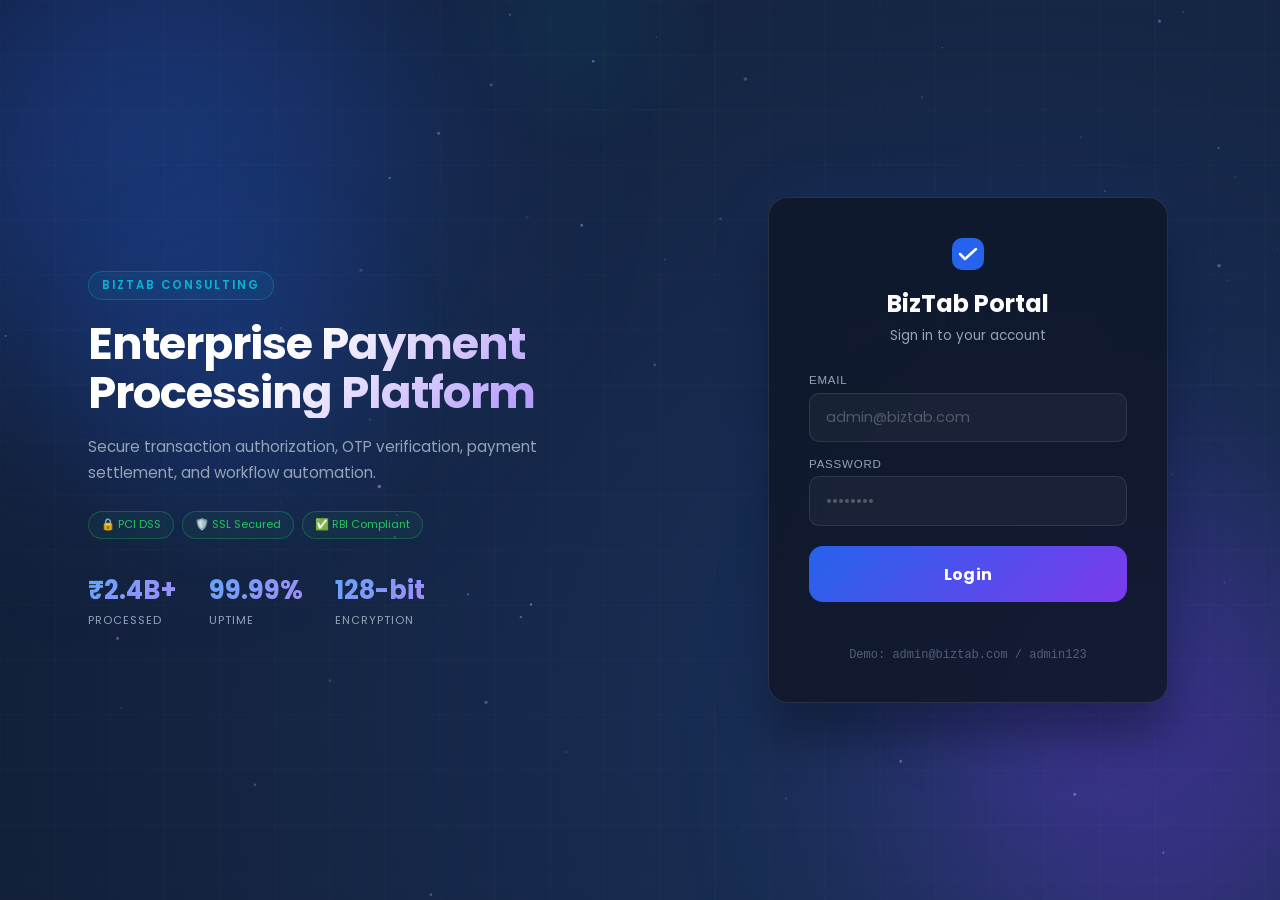
==== commit 659a4e04: "Rename login.html to index.html" ====
--- a/index.html
+++ b/index.html
@@ -4,376 +4,99 @@
   <meta charset="UTF-8">
   <meta name="viewport" content="width=device-width, initial-scale=1.0">
   <title>BizTab Payment Gateway</title>
+  <!-- CHANGED: Added Inter + Syne for premium typography -->
   <link href="https://fonts.googleapis.com/css2?family=Poppins:wght@300;400;500;600;700&family=Inter:wght@400;500;600&display=swap" rel="stylesheet">
   <link rel="stylesheet" href="style.css">
 </head>
 <body>
 
-  <!-- CHANGED: Animated 3-D canvas background -->
+  <!-- CHANGED: Added animated canvas background -->
   <canvas id="bgCanvas"></canvas>
 
-  <!-- ─── NAVBAR ──────────────────────────────────────────────────────────── -->
-  <!-- CHANGED: Enhanced navbar with status badge; text/logo unchanged -->
-  <nav class="navbar">
-    <div class="logo">
-      <!-- CHANGED: Added SVG logo mark before text -->
-      <svg width="26" height="26" viewBox="0 0 32 32" fill="none" style="vertical-align:middle;margin-right:8px">
-        <rect width="32" height="32" rx="9" fill="url(#navLg)"/>
-        <path d="M8 16l5 5 11-10" stroke="#fff" stroke-width="2.5" stroke-linecap="round" stroke-linejoin="round"/>
-        <defs>
-          <linearGradient id="navLg" x1="0" y1="0" x2="32" y2="32">
-            <stop offset="0%" stop-color="#2563EB"/>
-            <stop offset="100%" stop-color="#7C3AED"/>
-          </linearGradient>
-        </defs>
-      </svg>
-      BizTab Gateway
-    </div>
-    <!-- CHANGED: status badge replaces plain text -->
-    <div class="nav-center">
-      <span class="secure">🔒 Secure Environment</span>
-      <span class="nav-status">● Live</span>
-    </div>
-    <div class="nav-right">
-      <button class="nav-logout-btn" onclick="window.location.href='login.html'">Log Out</button>
-    </div>
-  </nav>
+  <div class="login-page">
 
-  <!-- ─── HERO ────────────────────────────────────────────────────────────── -->
-  <!-- UNCHANGED: same text content, class kept for CSS, just wrapped for animation -->
-  <section class="hero">
-    <div class="hero-inner">
-      <h1>Enterprise Payment Gateway Simulator</h1>
-      <p>
-        Demonstrating payment authorization,
-        OTP verification,
-        transaction processing,
-        and settlement workflows.
-      </p>
-    </div>
-  </section>
+    <!-- CHANGED: Left panel enriched with badges + stats; text unchanged -->
+    <div class="login-left">
+      <div class="content">
+        <span class="tag">BizTab Consulting</span>
+        <h1>Enterprise Payment Processing Platform</h1>
+        <p>
+          Secure transaction authorization,
+          OTP verification,
+          payment settlement,
+          and workflow automation.
+        </p>
 
-  <!-- ─── SECURITY BADGES ─────────────────────────────────────────────────── -->
-  <!-- UNCHANGED: same 4 badges -->
-  <section class="security">
-    <div class="badge">SSL Secured</div>
-    <div class="badge">PCI DSS</div>
-    <div class="badge">Bank Grade Security</div>
-    <div class="badge">24/7 Monitoring</div>
-  </section>
+        <!-- CHANGED: Added trust badges below description -->
+        <div class="login-badges">
+          <span class="login-badge">🔒 PCI DSS</span>
+          <span class="login-badge">🛡️ SSL Secured</span>
+          <span class="login-badge">✅ RBI Compliant</span>
+        </div>
 
-  <!-- ─── MAIN DASHBOARD ──────────────────────────────────────────────────── -->
-  <div class="dashboard">
-
-    <!-- ── ORDER SUMMARY ── -->
-    <!-- UNCHANGED: all IDs, text, values identical to original -->
-    <div class="order-card">
-      <h2>Order Summary</h2>
-      <div class="row">
-        <span>Product</span>
-        <span>Premium Plan</span>
-      </div>
-      <div class="row">
-        <span>Duration</span>
-        <span>Annual</span>
-      </div>
-      <div class="row">
-        <span>Tax</span>
-        <span>₹180</span>
-      </div>
-      <div class="row total">
-        <span>Total</span>
-        <span>₹1,999</span>
-      </div>
-      <!-- CHANGED: Added trust section below order total -->
-      <div class="order-trust">
-        <span class="trust-item">🔐 256-bit Encrypted</span>
-        <span class="trust-item">✅ Zero Liability</span>
+        <!-- CHANGED: Added animated stat cards -->
+        <div class="login-stats">
+          <div class="login-stat">
+            <span class="stat-num">₹2.4B+</span>
+            <span class="stat-lbl">Processed</span>
+          </div>
+          <div class="login-stat">
+            <span class="stat-num">99.99%</span>
+            <span class="stat-lbl">Uptime</span>
+          </div>
+          <div class="login-stat">
+            <span class="stat-num">128-bit</span>
+            <span class="stat-lbl">Encryption</span>
+          </div>
+        </div>
       </div>
     </div>
 
-    <!-- ── PAYMENT CARD ── -->
-    <div class="payment-card">
-      <h2>Choose Payment Method</h2>
+    <!-- CHANGED: Right panel → glassmorphism card with tilt effect -->
+    <div class="login-right">
+      <div class="login-box" id="loginBox">
 
-      <!-- CHANGED: method-grid items now have icon wrappers for richer UI -->
-      <div class="method-grid">
-        <div class="method-box active" onclick="showMethod('card', this)">
-          <span class="method-icon">💳</span>
-          <span class="method-label">Card</span>
-        </div>
-        <div class="method-box" onclick="showMethod('upi', this)">
-          <span class="method-icon">📱</span>
-          <span class="method-label">UPI</span>
-        </div>
-        <div class="method-box" onclick="showMethod('bank', this)">
-          <span class="method-icon">🏦</span>
-          <span class="method-label">Net Banking</span>
-        </div>
-      </div>
-
-      <!-- ── CARD SECTION ── -->
-      <!-- UNCHANGED: all IDs preserved. CHANGED: added floating card preview -->
-      <div id="cardSection">
-
-        <!-- CHANGED: Live card preview (purely visual) -->
-        <div class="card-preview" id="cardPreview">
-          <div class="card-preview-chip"></div>
-          <div class="card-preview-number" id="previewNumber">•••• •••• •••• ••••</div>
-          <div class="card-preview-row">
-            <div>
-              <div class="card-preview-label">Card Holder</div>
-              <div class="card-preview-value" id="previewName">YOUR NAME</div>
-            </div>
-            <div>
-              <div class="card-preview-label">Expires</div>
-              <div class="card-preview-value" id="previewExpiry">MM/YY</div>
-            </div>
-            <div>
-              <div class="card-preview-label">Network</div>
-              <div class="card-preview-value" id="previewNetwork">VISA</div>
-            </div>
-          </div>
+        <!-- CHANGED: Added logo mark above the heading -->
+        <div class="login-logo-mark">
+          <svg width="32" height="32" viewBox="0 0 32 32" fill="none">
+            <rect width="32" height="32" rx="10" fill="url(#lg1)"/>
+            <path d="M8 16l5 5 11-10" stroke="#fff" stroke-width="2.5" stroke-linecap="round" stroke-linejoin="round"/>
+            <defs>
+              <linearGradient id="lg1" x1="0" y1="0" x2="32" y2="32">
+                <stop offset="0%" stop-color="#2563EB"/>
+                <stop offset="100%" stop-color="#7C3AED"/>
+              </linearGradient>
+            </defs>
+          </svg>
         </div>
 
-        <!-- UNCHANGED: exact IDs kept, added input-wrapper for label -->
-        <div class="input-wrap">
-          <label class="field-label">Cardholder Name</label>
-          <input type="text" id="cardName" placeholder="As printed on card"
-                 oninput="formatCardName(this); updatePreview()"
-                 autocomplete="cc-name">
-          <!-- ▲ Inline error span for cardholder name -->
-          <span class="field-error" id="cardNameErr" style="display:none;"></span>
+        <h2>BizTab Portal</h2>
+        <p class="login-sub">Sign in to your account</p>
+
+        <!-- CHANGED: Wrapped inputs in labelled groups for better UX -->
+        <div class="input-group">
+          <label class="input-lbl">Email</label>
+          <input type="email" id="email" placeholder="admin@biztab.com">
+        </div>
+        <div class="input-group">
+          <label class="input-lbl">Password</label>
+          <input type="password" id="password" placeholder="••••••••">
         </div>
 
-        <div class="input-wrap">
-          <label class="field-label">Card Number</label>
-          <input type="text" id="cardNumber" placeholder="1234 5678 9012 3456"
-                 maxlength="19"
-                 oninput="formatCard(this); updatePreview()"
-                 autocomplete="cc-number" inputmode="numeric">
-          <!-- ▲ Inline error span for card number -->
-          <span class="field-error" id="cardNumberErr" style="display:none;"></span>
-        </div>
+        <!-- UNCHANGED: original onclick logic -->
+        <button onclick="login()">Login</button>
+        <div id="loginMessage"></div>
 
-        <div class="two-col">
-          <div class="input-wrap">
-            <label class="field-label">Expiry</label>
-            <input type="text" id="expiry" placeholder="MM/YY" maxlength="5"
-                   oninput="formatExpiry(this); updatePreview()"
-                   autocomplete="cc-exp" inputmode="numeric">
-            <!-- ▲ Inline error span for expiry -->
-            <span class="field-error" id="expiryErr" style="display:none;"></span>
-          </div>
-          <div class="input-wrap">
-            <label class="field-label">CVV</label>
-            <input type="password" id="cvv" placeholder="•••" maxlength="3"
-                   oninput="formatCVV(this)"
-                   autocomplete="cc-csc" inputmode="numeric">
-            <!-- ▲ Inline error span for CVV -->
-            <span class="field-error" id="cvvErr" style="display:none;"></span>
-          </div>
-        </div>
+        <!-- CHANGED: Added credential hint -->
+        <div class="login-hint">Demo: admin@biztab.com / admin123</div>
       </div>
-
-      <!-- ── UPI SECTION ── -->
-      <!-- UNCHANGED: IDs kept. CHANGED: UPI apps visually enhanced -->
-      <div id="upiSection" style="display:none;">
-        <div class="input-wrap">
-          <label class="field-label">UPI ID</label>
-          <input type="text" id="upiId" placeholder="example@upi"
-                 oninput="clearFieldError('upiId')"
-                 autocomplete="off">
-          <!-- ▲ Inline error span for UPI ID -->
-          <span class="field-error" id="upiIdErr" style="display:none;"></span>
-        </div>
-        <div class="upi-apps">
-          <div class="upi-box" onclick="selectUPI(this,'user@oksbi')">
-            <span class="upi-icon">🟢</span>
-            <span>Google Pay</span>
-          </div>
-          <div class="upi-box" onclick="selectUPI(this,'user@ybl')">
-            <span class="upi-icon">🟣</span>
-            <span>PhonePe</span>
-          </div>
-          <div class="upi-box" onclick="selectUPI(this,'user@paytm')">
-            <span class="upi-icon">🔵</span>
-            <span>Paytm</span>
-          </div>
-        </div>
-      </div>
-
-      <!-- ── NET BANKING SECTION ── -->
-      <!-- UNCHANGED: IDs kept -->
-      <div id="bankSection" style="display:none;">
-        <div class="input-wrap">
-          <label class="field-label">Select Bank</label>
-          <select id="bankName" onchange="clearFieldError('bankName')">
-            <option value="">Select Bank</option>
-            <option>State Bank of India</option>
-            <option>HDFC Bank</option>
-            <option>ICICI Bank</option>
-            <option>Axis Bank</option>
-            <option>Kotak Mahindra Bank</option>
-            <option>Punjab National Bank</option>
-          </select>
-          <!-- ▲ Inline error span for bank selection -->
-          <span class="field-error" id="bankNameErr" style="display:none;"></span>
-        </div>
-        <div class="input-wrap">
-          <label class="field-label">Account Number</label>
-          <input type="text" id="accountNumber" placeholder="9–18 digit account number"
-                 maxlength="18" inputmode="numeric"
-                 oninput="formatAccountNumber(this)">
-          <!-- ▲ Inline error span for account number -->
-          <span class="field-error" id="accountNumberErr" style="display:none;"></span>
-        </div>
-      </div>
-
-      <!-- UNCHANGED: button ID + onclick kept exactly -->
-      <button onclick="startPayment()">Pay ₹1,999</button>
-      <div id="paymentMessage"></div>
-    </div><!-- /payment-card -->
-  </div><!-- /dashboard -->
-
-  <!-- ══════════════════════════════════════════════════════════════════════ -->
-  <!--  OTP MODAL                                                            -->
-  <!--  CHANGED: z-index fixed (9999), improved design + animations.        -->
-  <!--  UNCHANGED: all IDs (otpModal, o1–o4), all onclick handlers          -->
-  <!-- ══════════════════════════════════════════════════════════════════════ -->
-  <div id="otpModal" class="modal">
-    <div class="otp-modal-box">
-
-      <!-- CHANGED: animated shield wrapper -->
-      <div class="otp-shield-wrap">
-        <div class="otp-icon">🔐</div>
-        <div class="otp-shield-ring"></div>
-      </div>
-
-      <h2>OTP Verification</h2>
-      <p class="otp-subtitle">
-        We've sent a secure code to your registered mobile
-        <br><strong class="otp-phone">+91 •••• ••9876</strong>
-      </p>
-
-      <!-- UNCHANGED: IDs o1-o4 + oninput handlers -->
-      <div class="otp-grid">
-        <input maxlength="1" id="o1" class="otp-digit" inputmode="numeric"
-               oninput="nextOTP(this,'o2')">
-        <input maxlength="1" id="o2" class="otp-digit" inputmode="numeric"
-               oninput="nextOTP(this,'o3')">
-        <input maxlength="1" id="o3" class="otp-digit" inputmode="numeric"
-               oninput="nextOTP(this,'o4')">
-        <input maxlength="1" id="o4" class="otp-digit" inputmode="numeric">
-      </div>
-
-      <div class="otp-info">
-        Demo OTP: <strong class="otp-code">1234</strong>
-      </div>
-
-      <!-- CHANGED: added countdown timer display -->
-      <div class="otp-timer">
-        Resend in <span id="otpTimerCount">30</span>s
-      </div>
-
-      <!-- UNCHANGED: onclick handler -->
-      <button class="verify-btn" onclick="verifyOTP()">Verify Payment</button>
-
-      <!-- UNCHANGED: Resend text; CHANGED: now a clickable button -->
-      <p class="resend">
-        Didn't receive OTP?
-        <span onclick="resendOTP()">Resend</span>
-      </p>
     </div>
   </div>
 
-  <!-- ══════════════════════════════════════════════════════════════════════ -->
-  <!--  SUCCESS MODAL                                                        -->
-  <!--  CHANGED: receipt-style design. UNCHANGED: id="successModal",        -->
-  <!--  id="txnId", onclick="closeSuccess()"                                -->
-  <!-- ══════════════════════════════════════════════════════════════════════ -->
-  <div id="successModal" class="success-modal">
-    <div class="success-box">
-
-      <!-- CHANGED: animated ring + checkmark -->
-      <div class="success-anim-wrap">
-        <div class="success-ring"></div>
-        <div class="success-icon">✓</div>
-      </div>
-
-      <h2>Payment Successful</h2>
-      <p class="success-sub">Your transaction has been completed successfully.</p>
-
-      <!-- CHANGED: full receipt card design -->
-      <div class="receipt-card">
-        <div class="receipt-row">
-          <span class="receipt-lbl">Transaction ID</span>
-          <span class="receipt-val mono" id="txnId"></span>
-        </div>
-        <div class="receipt-row">
-          <span class="receipt-lbl">Amount</span>
-          <span class="receipt-val">₹1,999.00</span>
-        </div>
-        <div class="receipt-row">
-          <span class="receipt-lbl">Date &amp; Time</span>
-          <span class="receipt-val" id="txnDate"></span>
-        </div>
-        <div class="receipt-row">
-          <span class="receipt-lbl">Payment Method</span>
-          <span class="receipt-val" id="txnMethod"></span>
-        </div>
-        <div class="receipt-row">
-          <span class="receipt-lbl">Status</span>
-          <span class="receipt-val success-status">● Successful</span>
-        </div>
-      </div>
-
-      <!-- UNCHANGED: onclick handler -->
-      <button onclick="closeSuccess()">Done</button>
-    </div>
-  </div>
-
-  <!-- ══════════════════════════════════════════════════════════════════════ -->
-  <!--  FAILURE MODAL                                                        -->
-  <!--  CHANGED: receipt-style with error detail.                           -->
-  <!--  UNCHANGED: id="failedModal", id="failureReason", onclick handler    -->
-  <!-- ══════════════════════════════════════════════════════════════════════ -->
-  <div id="failedModal" class="success-modal">
-    <div class="success-box failure-box">
-
-      <div class="failure-anim-wrap">
-        <div class="failure-ring"></div>
-        <div class="success-icon failure-icon">✕</div>
-      </div>
-
-      <h2>Payment Failed</h2>
-
-      <div class="receipt-card failure-receipt">
-        <div class="receipt-row">
-          <span class="receipt-lbl">Reason</span>
-          <span class="receipt-val danger-text" id="failureReason"></span>
-        </div>
-        <div class="receipt-row">
-          <span class="receipt-lbl">Amount</span>
-          <span class="receipt-val">₹1,999.00</span>
-        </div>
-        <div class="receipt-row">
-          <span class="receipt-lbl">Status</span>
-          <span class="receipt-val failure-status">● Failed</span>
-        </div>
-      </div>
-
-      <!-- UNCHANGED: onclick handler -->
-      <button onclick="closeFailed()">Try Again</button>
-    </div>
-  </div>
-
-  <!-- UNCHANGED: script.js is loaded exactly as in original -->
   <script src="script.js"></script>
 
-  <!-- CHANGED: purely visual background + preview helpers, no logic changes -->
+  <!-- CHANGED: Canvas background animation (purely visual, no logic impact) -->
   <script>
-    /* ── Animated canvas background ── */
     (function () {
       var c = document.getElementById('bgCanvas');
       var ctx = c.getContext('2d');
@@ -382,139 +105,79 @@
       window.addEventListener('resize', resize);
 
       var pts = [];
-      for (var i = 0; i < 80; i++) {
+      for (var i = 0; i < 70; i++) {
         pts.push({
           x: Math.random() * innerWidth,
           y: Math.random() * innerHeight,
-          r: Math.random() * 1.5 + 0.3,
-          vx: (Math.random() - .5) * .3,
-          vy: (Math.random() - .5) * .3,
-          a: Math.random() * .45 + .1,
-          col: ['96,165,250','167,139,250','6,182,212'][Math.floor(Math.random()*3)]
+          r: Math.random() * 1.4 + 0.4,
+          vx: (Math.random() - .5) * .35,
+          vy: (Math.random() - .5) * .35,
+          a: Math.random() * .5 + .1,
+          col: Math.random() > .5 ? '96,165,250' : '167,139,250'
         });
       }
+
       var orbs = [
-        { ox:.15, oy:.3, r:220, col:'37,99,235',  a:.12, t:0 },
-        { ox:.8,  oy:.7, r:270, col:'124,58,237', a:.09, t:2 },
-        { ox:.5,  oy:.05,r:150, col:'6,182,212',  a:.07, t:4 }
+        { ox: .18, oy: .35, r: 220, col: '37,99,235', a: .13, t: 0 },
+        { ox: .78, oy: .65, r: 260, col: '124,58,237', a: .10, t: 2 },
+        { ox: .5,  oy: .08, r: 140, col: '6,182,212',  a: .07, t: 4 }
       ];
+
       function draw() {
-        ctx.clearRect(0,0,c.width,c.height);
-        orbs.forEach(function(o) {
-          o.t+=.004;
-          var cx=(o.ox+Math.sin(o.t)*.06)*c.width;
-          var cy=(o.oy+Math.cos(o.t*.8)*.06)*c.height;
-          var g=ctx.createRadialGradient(cx,cy,0,cx,cy,o.r);
-          g.addColorStop(0,'rgba('+o.col+','+o.a+')');
-          g.addColorStop(1,'rgba('+o.col+',0)');
-          ctx.fillStyle=g; ctx.beginPath();
-          ctx.arc(cx,cy,o.r,0,Math.PI*2); ctx.fill();
+        ctx.clearRect(0, 0, c.width, c.height);
+
+        orbs.forEach(function (o) {
+          o.t += .004;
+          var cx = (o.ox + Math.sin(o.t) * .06) * c.width;
+          var cy = (o.oy + Math.cos(o.t * .8) * .06) * c.height;
+          var g = ctx.createRadialGradient(cx, cy, 0, cx, cy, o.r);
+          g.addColorStop(0, 'rgba(' + o.col + ',' + o.a + ')');
+          g.addColorStop(1, 'rgba(' + o.col + ',0)');
+          ctx.fillStyle = g;
+          ctx.beginPath();
+          ctx.arc(cx, cy, o.r, 0, Math.PI * 2);
+          ctx.fill();
         });
-        ctx.strokeStyle='rgba(255,255,255,.022)'; ctx.lineWidth=1;
-        for(var x=0;x<c.width;x+=58){ctx.beginPath();ctx.moveTo(x,0);ctx.lineTo(x,c.height);ctx.stroke();}
-        for(var y=0;y<c.height;y+=58){ctx.beginPath();ctx.moveTo(0,y);ctx.lineTo(c.width,y);ctx.stroke();}
-        pts.forEach(function(p){
-          p.x+=p.vx; p.y+=p.vy;
-          if(p.x<0)p.x=c.width; if(p.x>c.width)p.x=0;
-          if(p.y<0)p.y=c.height; if(p.y>c.height)p.y=0;
-          ctx.beginPath(); ctx.arc(p.x,p.y,p.r,0,Math.PI*2);
-          ctx.fillStyle='rgba('+p.col+','+p.a+')'; ctx.fill();
+
+        ctx.strokeStyle = 'rgba(255,255,255,.025)';
+        ctx.lineWidth = 1;
+        for (var x = 0; x < c.width; x += 55) {
+          ctx.beginPath(); ctx.moveTo(x, 0); ctx.lineTo(x, c.height); ctx.stroke();
+        }
+        for (var y = 0; y < c.height; y += 55) {
+          ctx.beginPath(); ctx.moveTo(0, y); ctx.lineTo(c.width, y); ctx.stroke();
+        }
+
+        pts.forEach(function (p) {
+          p.x += p.vx; p.y += p.vy;
+          if (p.x < 0) p.x = c.width;
+          if (p.x > c.width) p.x = 0;
+          if (p.y < 0) p.y = c.height;
+          if (p.y > c.height) p.y = 0;
+          ctx.beginPath();
+          ctx.arc(p.x, p.y, p.r, 0, Math.PI * 2);
+          ctx.fillStyle = 'rgba(' + p.col + ',' + p.a + ')';
+          ctx.fill();
         });
+
         requestAnimationFrame(draw);
       }
       draw();
+
+      /* 3-D tilt on login card */
+      var box = document.getElementById('loginBox');
+      if (box) {
+        box.addEventListener('mousemove', function (e) {
+          var r = box.getBoundingClientRect();
+          var x = (e.clientX - r.left) / r.width - .5;
+          var y = (e.clientY - r.top) / r.height - .5;
+          box.style.transform = 'perspective(700px) rotateX(' + (-y * 7) + 'deg) rotateY(' + (x * 7) + 'deg)';
+        });
+        box.addEventListener('mouseleave', function () {
+          box.style.transform = 'perspective(700px) rotateX(0) rotateY(0)';
+        });
+      }
     })();
-
-    /* ── Live card preview updater ── */
-    function updatePreview() {
-      var raw = (document.getElementById('cardNumber').value || '').replace(/\s/g,'');
-      var chunks = (raw || '').match(/.{1,4}/g) || [];
-      while(chunks.length<4) chunks.push('');
-      var display = chunks.map(function(ch){ return (ch+'••••').slice(0,4); }).join(' ');
-      document.getElementById('previewNumber').textContent = display;
-
-      var name = (document.getElementById('cardName').value || '').toUpperCase() || 'YOUR NAME';
-      document.getElementById('previewName').textContent = name.slice(0,22);
-
-      document.getElementById('previewExpiry').textContent =
-        document.getElementById('expiry').value || 'MM/YY';
-
-      /* Detect card network by first digit */
-      var net = 'VISA';
-      if(raw[0]==='5') net='MC';
-      else if(raw[0]==='3') net='AMEX';
-      else if(raw[0]==='6') net='RuPay';
-      document.getElementById('previewNetwork').textContent = net;
-    }
-
-    /* ── UPI app quick-fill ── */
-    function selectUPI(el, id) {
-      document.querySelectorAll('.upi-box').forEach(function(b){ b.classList.remove('selected'); });
-      el.classList.add('selected');
-      document.getElementById('upiId').value = id;
-    }
-
-    /* ── OTP countdown timer ── */
-    var otpInterval;
-    function startOTPTimer() {
-      clearInterval(otpInterval);
-      var count = 30;
-      var el = document.getElementById('otpTimerCount');
-      if(el) el.textContent = count;
-      otpInterval = setInterval(function(){
-        count--;
-        if(el) el.textContent = count;
-        if(count<=0) clearInterval(otpInterval);
-      },1000);
-    }
-
-    function resendOTP() {
-      ['o1','o2','o3','o4'].forEach(function(id){
-        document.getElementById(id).value='';
-      });
-      document.getElementById('o1').focus();
-      startOTPTimer();
-    }
-
-    /* Hook into original showOTP so timer starts when modal opens */
-    var _origStartPayment = window.startPayment;
-    /* script.js sets otpModal display inline — we watch for it */
-    var _observer = new MutationObserver(function(muts){
-      muts.forEach(function(m){
-        var modal = document.getElementById('otpModal');
-        if(modal && modal.style.display !== 'none' && modal.style.display !== '') {
-          startOTPTimer();
-          document.getElementById('o1').focus();
-        }
-      });
-    });
-    var _modal = document.getElementById('otpModal');
-    if(_modal) _observer.observe(_modal, {attributes:true, attributeFilter:['style']});
-
-    /* Populate extra receipt fields when successModal opens */
-    var _successObserver = new MutationObserver(function(){
-      var sm = document.getElementById('successModal');
-      if(sm && sm.style.display !== 'none' && sm.style.display !== '') {
-        var now = new Date();
-        var el = document.getElementById('txnDate');
-        if(el) el.textContent = now.toLocaleString('en-IN',{
-          day:'2-digit',month:'short',year:'numeric',
-          hour:'2-digit',minute:'2-digit'
-        });
-        var mEl = document.getElementById('txnMethod');
-        /* Detect active method from visible section */
-        if(mEl) {
-          var cardSec = document.getElementById('cardSection');
-          var upiSec  = document.getElementById('upiSection');
-          var bankSec = document.getElementById('bankSection');
-          if(upiSec && upiSec.style.display!=='none') mEl.textContent='UPI';
-          else if(bankSec && bankSec.style.display!=='none') mEl.textContent='Net Banking';
-          else mEl.textContent='Card';
-        }
-      }
-    });
-    var _sm = document.getElementById('successModal');
-    if(_sm) _successObserver.observe(_sm, {attributes:true, attributeFilter:['style']});
   </script>
 </body>
 </html>
--- a/style.css
+++ b/style.css
@@ -29,12 +29,20 @@
 *, *::before, *::after { margin:0; padding:0; box-sizing:border-box; }
 html, body { width:100%; min-height:100%; }
 
-body {
-  font-family: 'Poppins', 'Inter', sans-serif;
-  background: var(--bg);
-  color: var(--text);
-  min-height: 100vh;
-  overflow-x: hidden;
+body{
+  font-family:'Poppins','Inter',sans-serif;
+  min-height:100vh;
+  overflow-x:hidden;
+  color:white;
+
+  background:
+  radial-gradient(circle at 20% 20%, rgba(59,130,246,.25), transparent 30%),
+  radial-gradient(circle at 80% 30%, rgba(168,85,247,.25), transparent 35%),
+  radial-gradient(circle at 50% 80%, rgba(6,182,212,.20), transparent 35%),
+  linear-gradient(135deg,#0f172a,#111827,#1e1b4b);
+
+  background-size:400% 400%;
+  animation: bgShift 15s ease infinite;
 }
 
 /* ── ANIMATED CANVAS BACKGROUND ────────────────────────── */
@@ -47,6 +55,41 @@
   pointer-events: none;
 }
 
+body::before,
+body::after{
+  content:"";
+  position:fixed;
+  border-radius:50%;
+  filter:blur(120px);
+  z-index:-1;
+  animation:floatBlob 18s infinite ease-in-out;
+}
+
+body::before{
+  width:500px;
+  height:500px;
+  background:rgba(37,99,235,.35);
+  top:-100px;
+  left:-100px;
+}
+
+body::after{
+  width:450px;
+  height:450px;
+  background:rgba(124,58,237,.35);
+  bottom:-100px;
+  right:-100px;
+  animation-delay:6s;
+}
+
+@keyframes floatBlob{
+  0%,100%{
+    transform:translate(0,0) scale(1);
+  }
+  50%{
+    transform:translate(80px,-60px) scale(1.2);
+  }
+}
 /* ── UTILITY: GLASSMORPHISM ─────────────────────────────── */
 .glass {
   background: var(--surface);
@@ -1065,6 +1108,44 @@
 }
 
 /* ══════════════════════════════════════════════════════════
+   FIELD-LEVEL VALIDATION  ▲ NEW
+   .field-error — inline error message below each input
+   .input-error — red border state on the input itself
+   ═════════════════════════════════════════════════════════ */
+
+/* Error message span that appears below an input */
+.field-error {
+  display: none;                          /* shown via JS showFieldError() */
+  font-size: 0.72rem;
+  color: var(--danger);
+  margin-top: 0.35rem;
+  padding-left: 0.15rem;
+  font-weight: 500;
+  letter-spacing: 0.2px;
+  animation: error-slide-in 0.2s ease both;
+}
+@keyframes error-slide-in {
+  from { opacity: 0; transform: translateY(-4px); }
+  to   { opacity: 1; transform: translateY(0); }
+}
+
+/* Red border + glow on a field that failed validation */
+input.input-error,
+select.input-error {
+  border-color: rgba(239, 68, 68, 0.65) !important;
+  background:   rgba(239, 68, 68, 0.06) !important;
+  box-shadow:   0 0 0 3px rgba(239, 68, 68, 0.12),
+                0 0 16px rgba(239, 68, 68, 0.10) !important;
+}
+/* Remove red state on focus — visual feedback that user is correcting */
+input.input-error:focus,
+select.input-error:focus {
+  border-color: rgba(37, 99, 235, 0.6) !important;
+  background:   rgba(37, 99, 235, 0.06) !important;
+  box-shadow:   0 0 0 3px rgba(37, 99, 235, 0.14) !important;
+}
+
+/* ══════════════════════════════════════════════════════════
    RESPONSIVE
    ═════════════════════════════════════════════════════════ */
 @media (max-width: 900px) {
@@ -1104,25 +1185,38 @@
   .login-badges { gap: 0.4rem; }
 }
 
-/* Fix dropdown option colors */
-
-select{
-    background:#0f172a;
-    color:#ffffff;
-}
-
-select option{
-    background:#0f172a;
-    color:#ffffff;
-    padding:10px;
-}
-
-select option:hover{
-    background:#2563eb;
-    color:#ffffff;
-}
-
-select option:checked{
-    background:#2563eb;
-    color:#ffffff;
-}
+/* NET BANKING DROPDOWN FIX */
+
+#bankName {
+  background: #0f172a !important;
+  color: #ffffff !important;
+  border: 1px solid #2563eb;
+}
+
+#bankName option {
+  background: #0f172a !important;
+  color: #ffffff !important;
+  padding: 12px;
+}
+
+#bankName option:hover {
+  background: #2563eb !important;
+  color: #ffffff !important;
+}
+
+#bankName option:checked {
+  background: linear-gradient(135deg,#2563eb,#7c3aed);
+  color: white;
+}
+
+@keyframes bgShift{
+  0%{
+    background-position:0% 50%;
+  }
+  50%{
+    background-position:100% 50%;
+  }
+  100%{
+    background-position:0% 50%;
+  }
+}
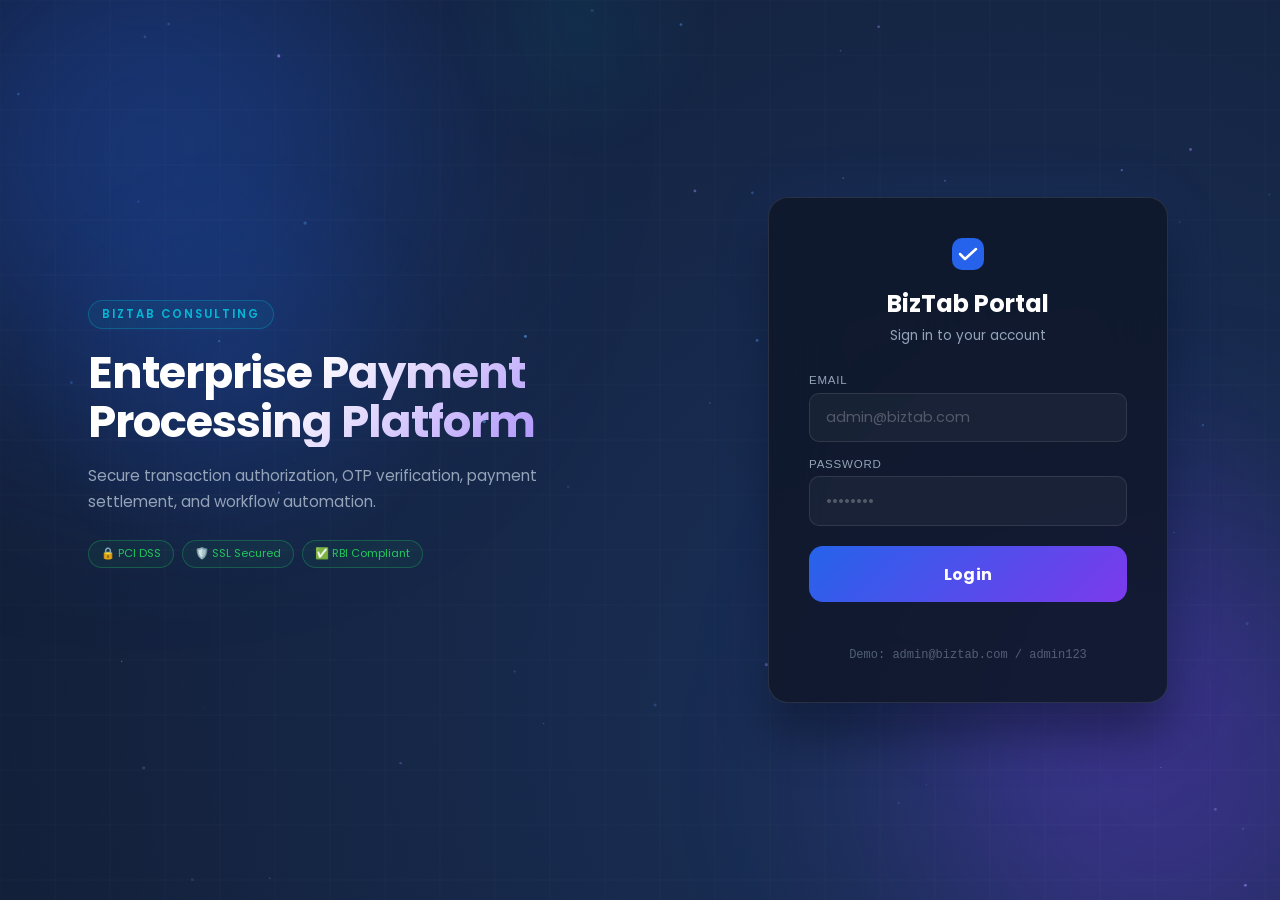
==== commit e56f5b0f: "Update index.html" ====
--- a/index.html
+++ b/index.html
@@ -35,20 +35,7 @@
         </div>
 
         <!-- CHANGED: Added animated stat cards -->
-        <div class="login-stats">
-          <div class="login-stat">
-            <span class="stat-num">₹2.4B+</span>
-            <span class="stat-lbl">Processed</span>
-          </div>
-          <div class="login-stat">
-            <span class="stat-num">99.99%</span>
-            <span class="stat-lbl">Uptime</span>
-          </div>
-          <div class="login-stat">
-            <span class="stat-num">128-bit</span>
-            <span class="stat-lbl">Encryption</span>
-          </div>
-        </div>
+       
       </div>
     </div>
 
--- a/style.css
+++ b/style.css
@@ -1220,3 +1220,12 @@
     background-position:0% 50%;
   }
 }
+
+.success-actions{
+  display:flex;
+  gap:10px;
+}
+
+.success-actions button{
+  flex:1;
+}
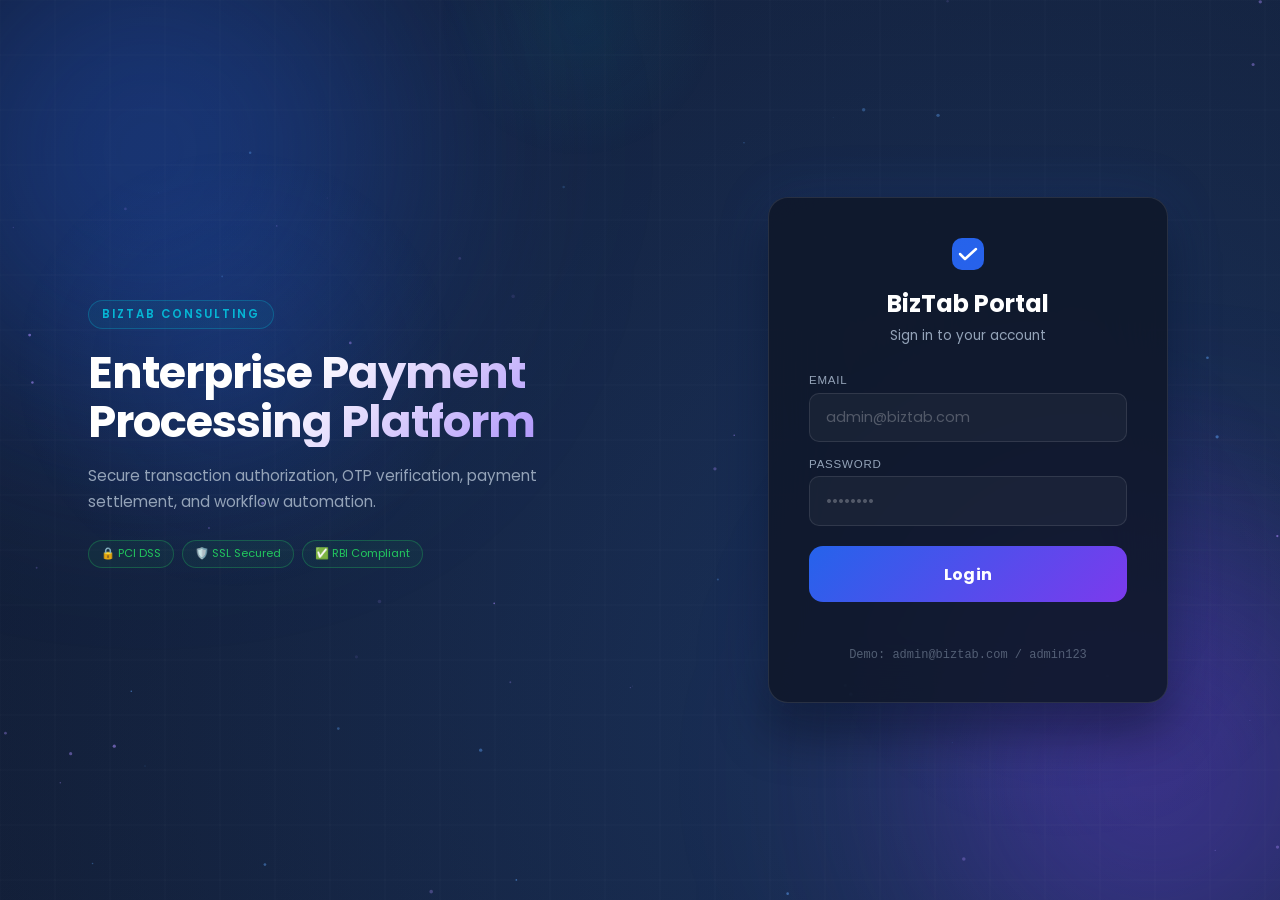
==== commit f680ee4a: "Update index.html" ====
--- a/index.html
+++ b/index.html
@@ -35,7 +35,14 @@
         </div>
 
         <!-- CHANGED: Added animated stat cards -->
-       
+        <div class="login-stats">
+          <div class="login-stat">
+          </div>
+          <div class="login-stat">   
+          </div>
+          <div class="login-stat">
+          </div>
+        </div>
       </div>
     </div>
 
